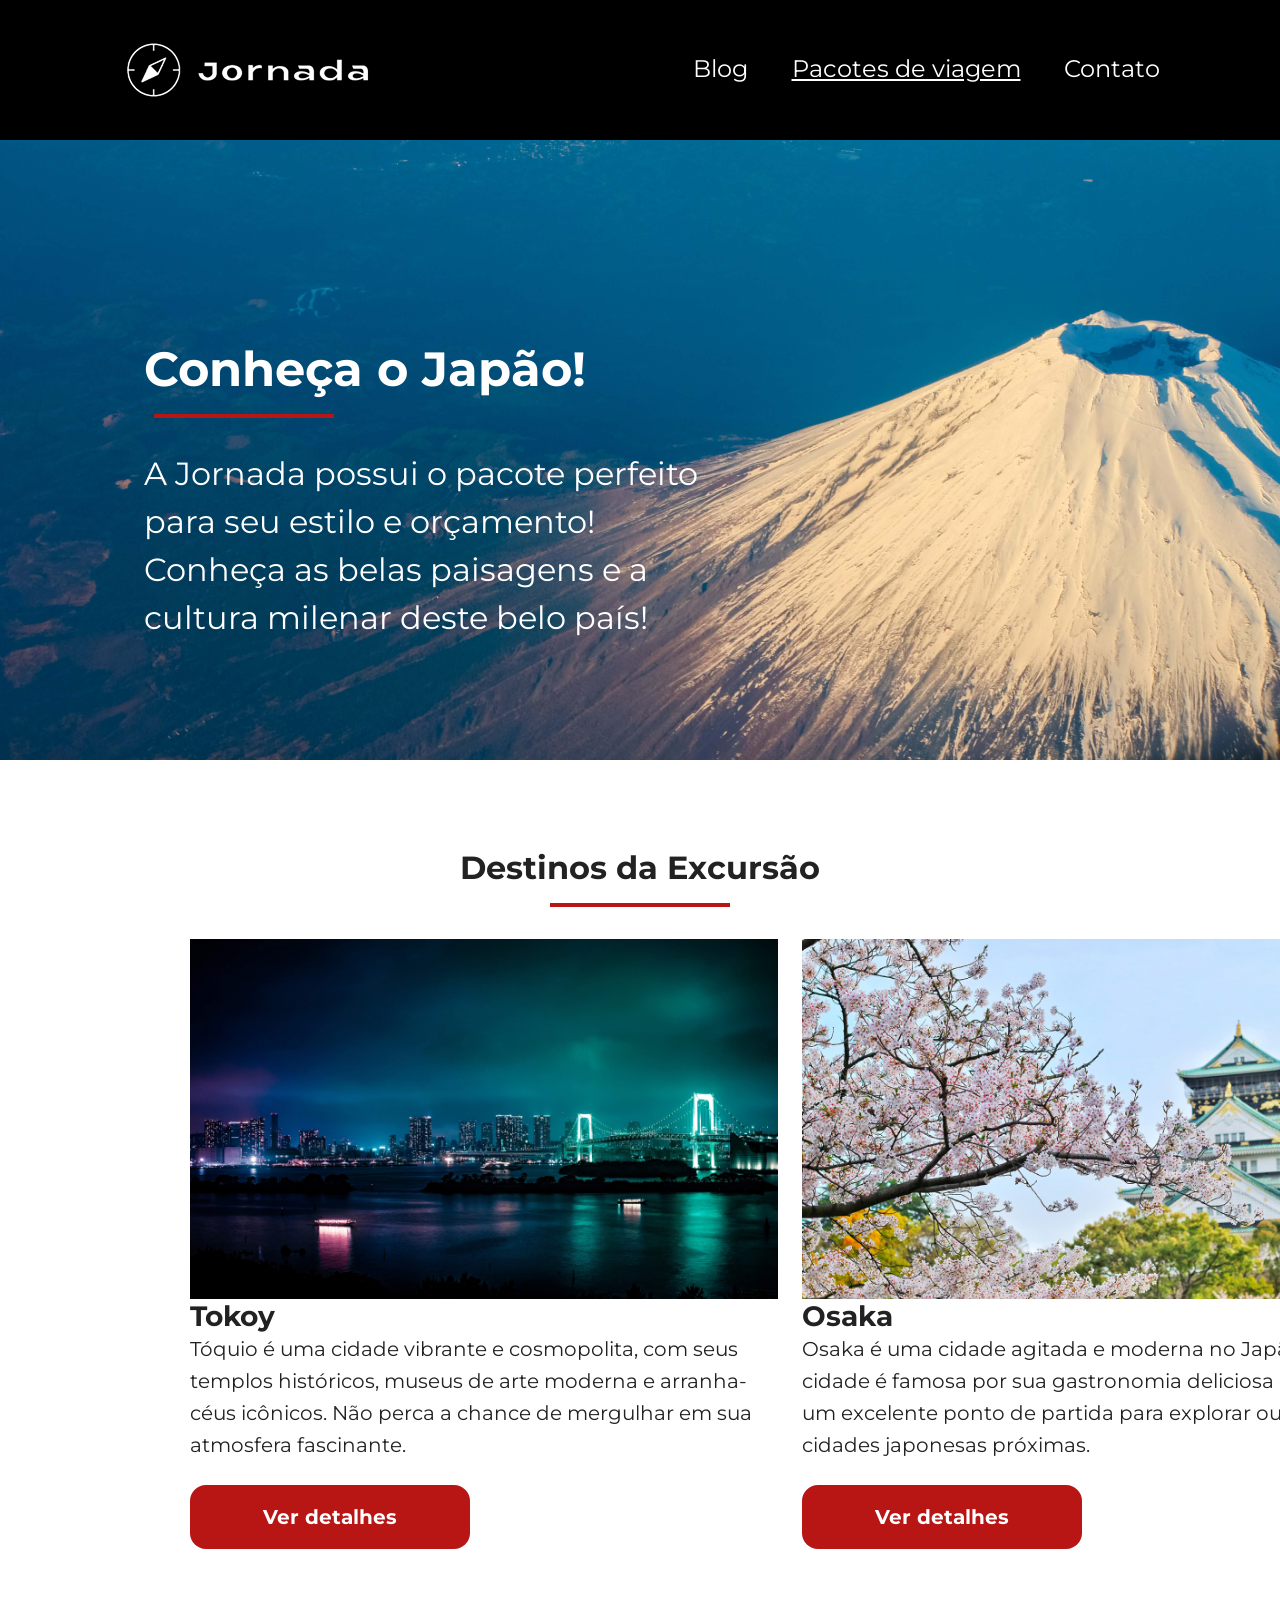
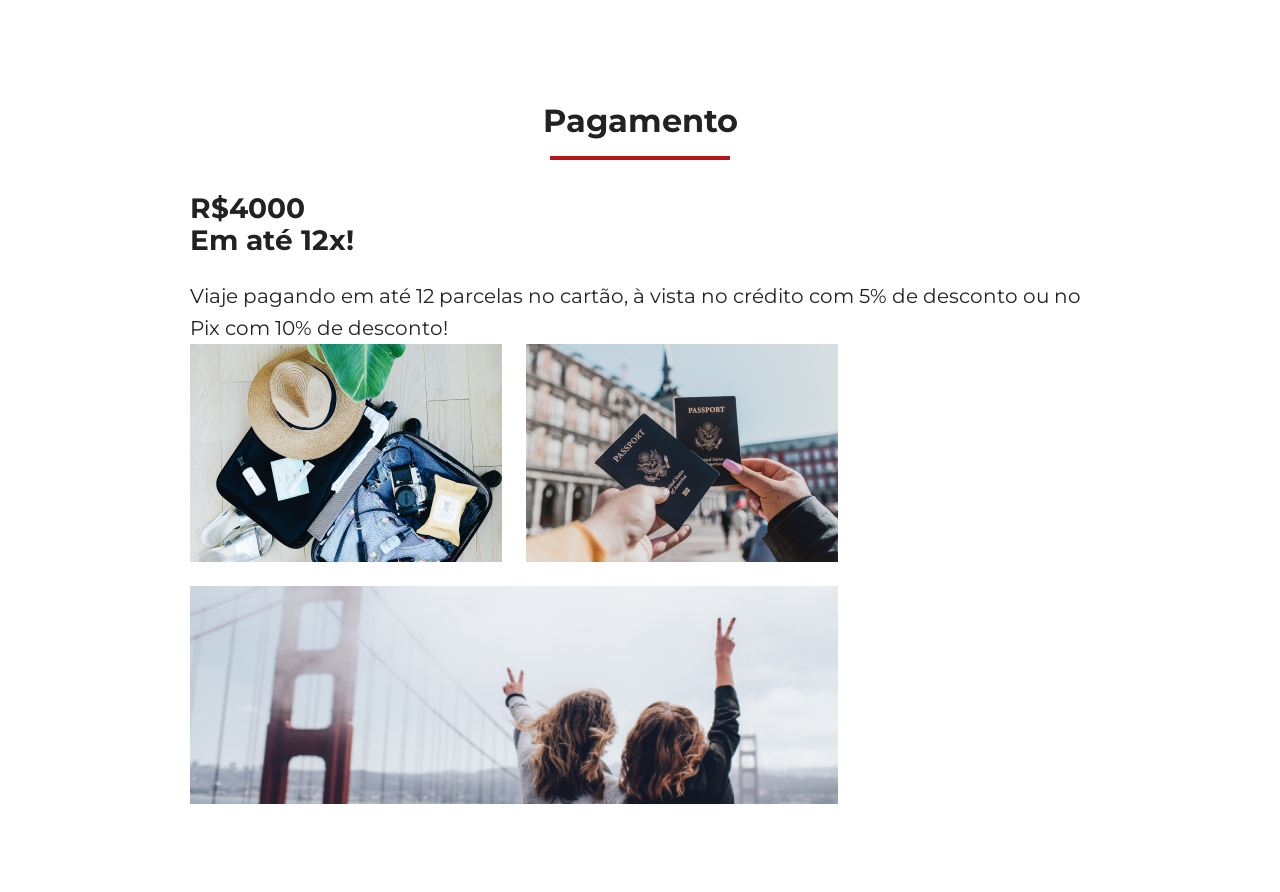
==== pacotes.html @ e190e776 "Adicionar sessao paments pack" ====
<!doctype html>
<html lang="pt-br">
  <head>
    <meta charset="UTF-8" />
    <meta name="viewport" content="width=device-width, initial-scale=1.0" />
    <link rel="icon" href="favico.svg" type="xml/svg" />
    <link rel="stylesheet" href="css/style.css" />
    <title>Pacote | Jornada Viagens</title>  
  <body>
  

      <header class="main-header">
        <a class="logo" href="index.html" title="voltar para a página inicial">
          <img
            class="img-mobile"
            src="img/bussola-jornada-branca.png"
            alt="Bussola do logo Jornada Viagens na cor branco"
          />
          <img
            class="img-desktop"
            src="img/bussola-texto-jornada-branco.png"
            alt="Logo Jornada Viagens na cor branco"
          />
        </a>
        <div class="navigation-menu">
          <label for="menu">
            <img src="img/menu.png" alt="menu" />
          </label>
          <input type="checkbox" name="" id="menu" hidden />
          <nav>
            <ul class="list-link">
              <li>
                <a href="blog.html" target="_blank" title="Acessar Blog">Blog</a>
              </li>
              <li class="select-page">
                <a 
                  href="pacotes.html"
                  target="_blank"
                  title="Acessar Pacotes de viagem"
                  >Pacotes de viagem</a
                >
              </li>
              <li>
                <a href="contato.html" target="_blank" title="Acessar Contato"
                  >Contato</a
                >
              </li>
            </ul>
          </nav>
        </div>
      </header>

  <main>
    <section class="hero">
      <article>
        <div class="hero-img pack"></div>
        <div class="intro">
          <div class="section-title">
          <h2 class="content-title">Conheça o Japão!</h2>
          <hr />
          <p>A Jornada possui o pacote perfeito para seu estilo e orçamento! Conheça as belas paisagens e a  cultura milenar deste belo país!</p>
        </div>
        </div>
      </article>

    </section>

    
    <section class="destinations">
      <div class="section-title">
        <h2 class="content-title">Destinos da Excursão</h2>
        <hr />
      </div>
      <div class="destination-items">
        <article class="item">
          <header>
            <div class="img-item">
              <div class="image-destination-1"></div>
              <h3 class="content-title">Tokoy</h>
                <p class="content-text">
                  Tóquio é uma cidade vibrante e cosmopolita, com seus templos
                  históricos, museus de arte moderna e arranha-céus icônicos.
                  Não perca a chance de mergulhar em sua atmosfera fascinante.
                </p>
                <footer>
                  <a href="#" class="button">Ver detalhes</a>
                </footer>
            </div>
          </header>
        </article>

        <article class="item">
          <header>
            <div class="img-item">
              <div class="image-destination-2"></div>
              <h3 class="content-title">Osaka</h>
                <p class="content-text">
                  Osaka é uma cidade agitada e moderna no Japãos. A cidade é
                  famosa por sua gastronomia deliciosa e por ser um excelente
                  ponto de partida para explorar outras cidades japonesas
                  próximas.
                </p>
                <footer>
                  <a href="#" class="button">Ver detalhes</a>
                </footer>
            </div>
          </header>
        </article>
      </div>
    </section>

        <section class="payments">
      <div class="section-title">
        <h2 class="content-title">Pagamento</h2>
        <hr />
      </div>
      <div class="content-container">
        <div class="content-text">
          <h3 class="content-title">R$4000 <br><span>Em até 12x!</span></h3>
          <p class="content-text">
            Viaje pagando em até 12 parcelas no cartão, à vista no crédito com
            5% de desconto ou no Pix com 10% de desconto!
          </p>
        </div>
        <div class="image-gallery">
          <div class="image-first"></div>
          <div class="image-second"></div>
          <div class="image-thirdy-colaspan-2"></div>
        </div>
      </div>
    </section>


  </main>
  </body>
</html>
---- css/style.css ----
@import url(global.css);
@import url(header.css);
@import url(hero.css);
@import url(offers.css);
@import url(categoria.css);
@import url(destinations.css);
@import url(payments.css);
@import url(testimonials.css);
@import url(footer.css);
@import url(hero-pack.css);
@import url(payments-pack.css);
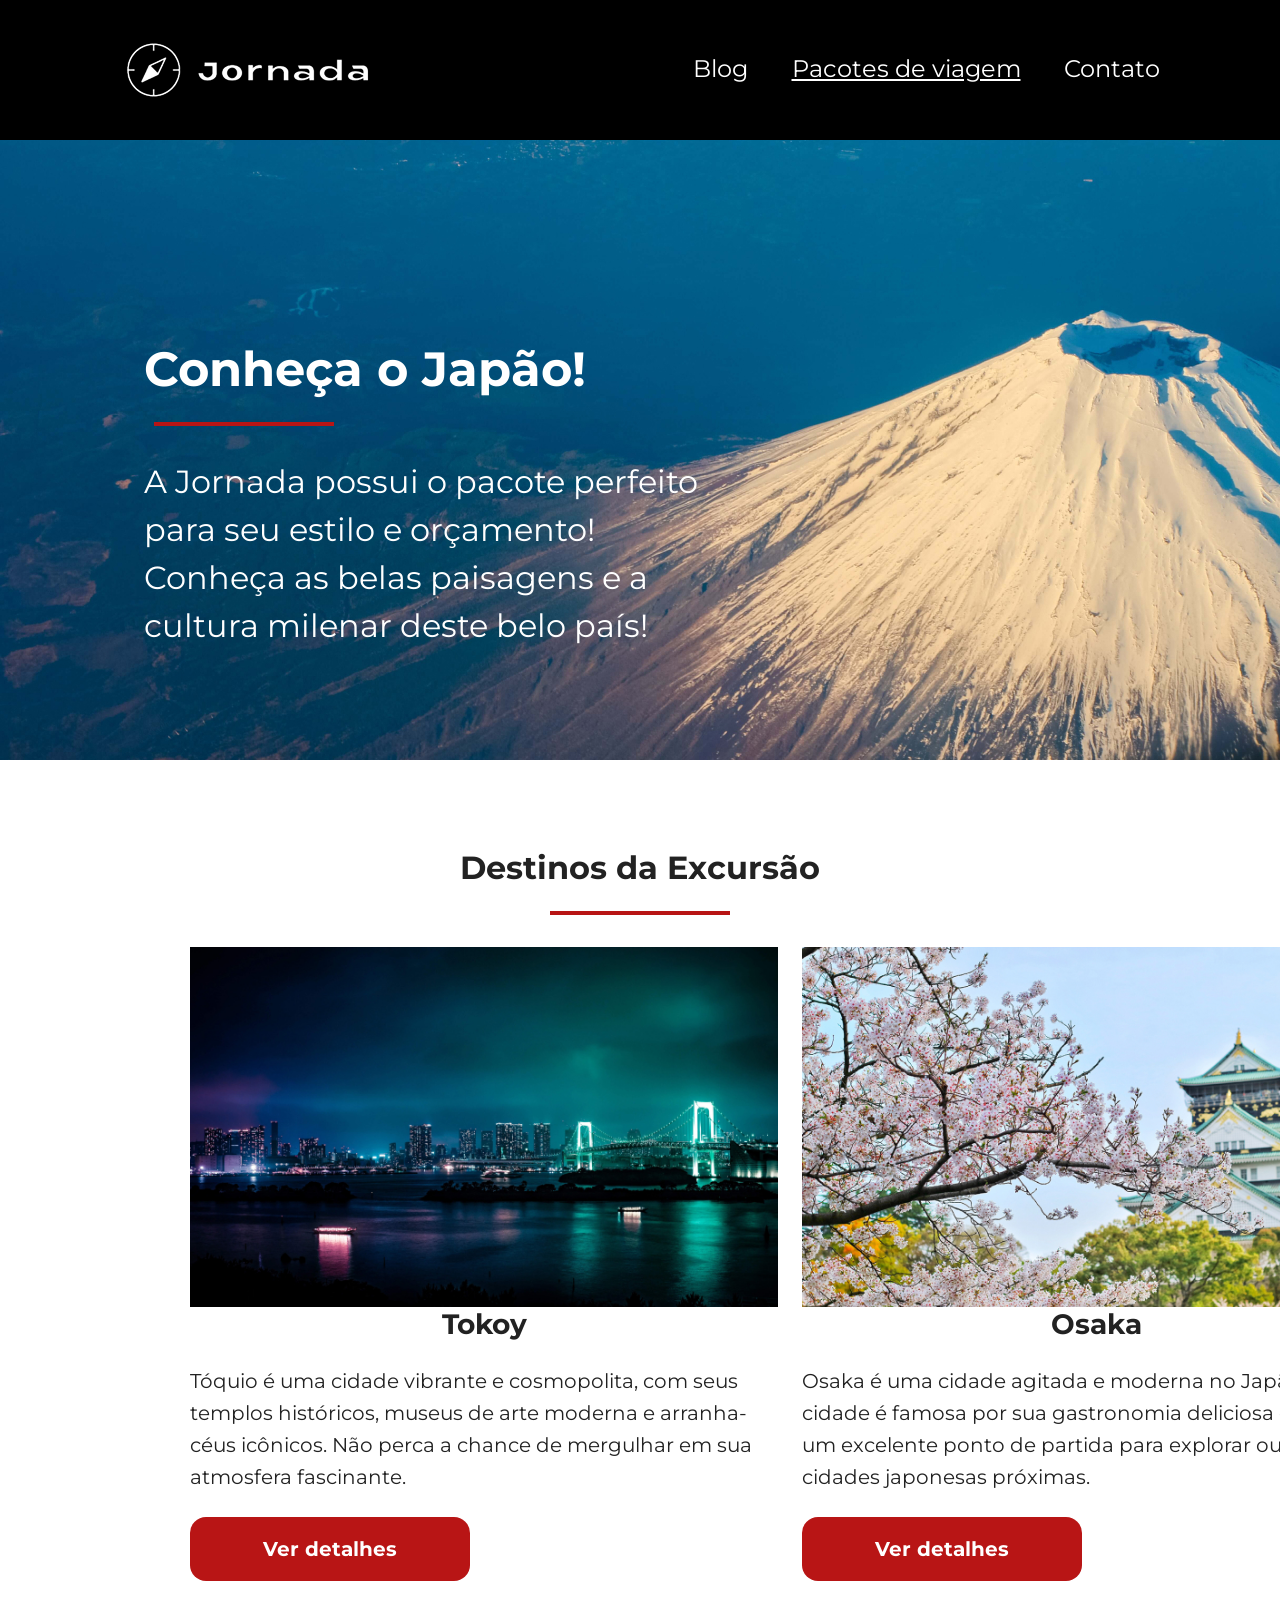
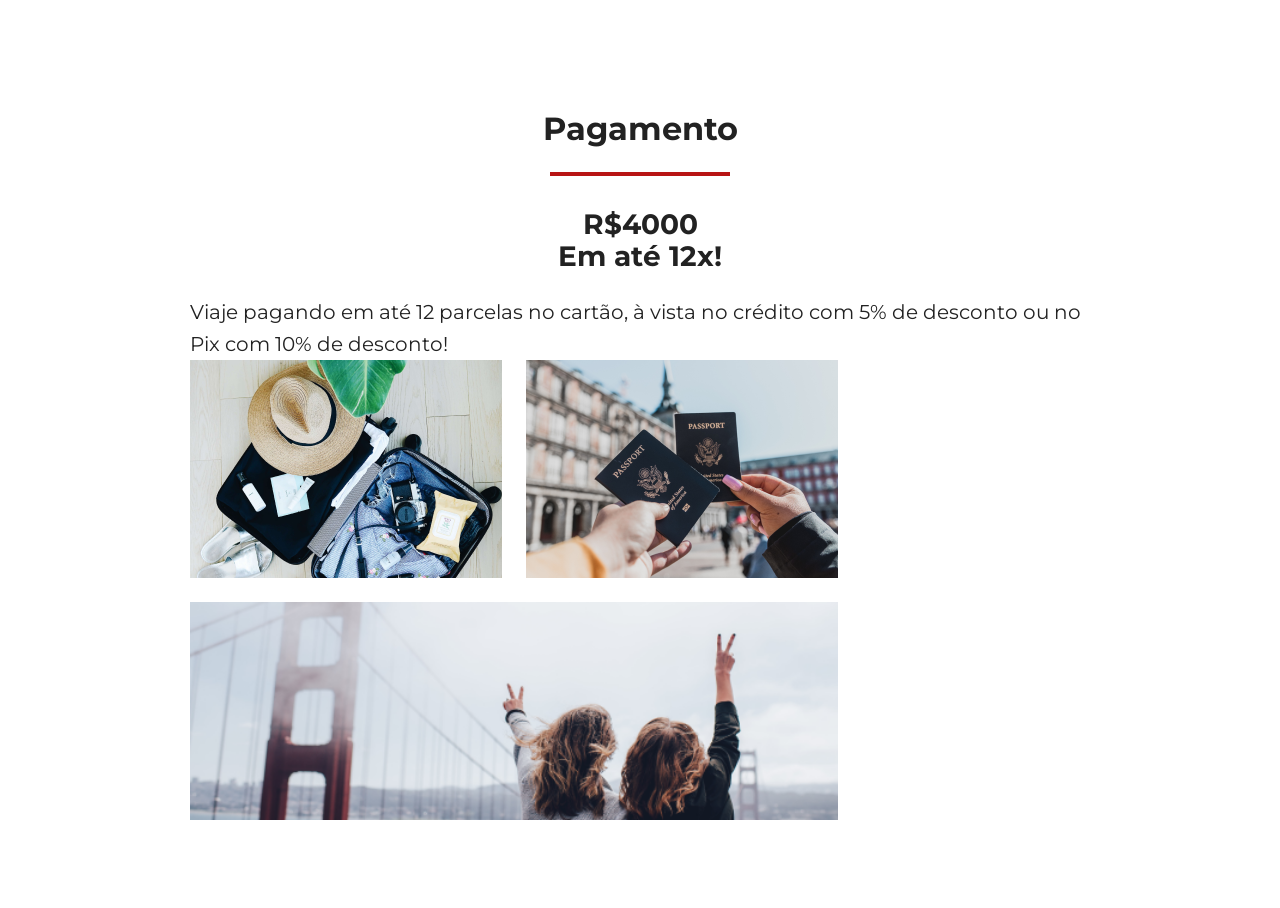
==== commit 0ed9b385: "Adicionando ajusta tamanho de fonte mobile e ajuste de regra global" ====
--- a/pacotes.html
+++ b/pacotes.html
@@ -68,7 +68,7 @@
     
     <section class="destinations">
       <div class="section-title">
-        <h2 class="content-title">Destinos da Excursão</h2>
+        <h2 class="content-title title-pack">Destinos da Excursão</h2>
         <hr />
       </div>
       <div class="destination-items">
@@ -76,7 +76,7 @@
           <header>
             <div class="img-item">
               <div class="image-destination-1"></div>
-              <h3 class="content-title">Tokoy</h>
+              <h3 class="content-title">Tokoy</h3>
                 <p class="content-text">
                   Tóquio é uma cidade vibrante e cosmopolita, com seus templos
                   históricos, museus de arte moderna e arranha-céus icônicos.
@@ -93,7 +93,7 @@
           <header>
             <div class="img-item">
               <div class="image-destination-2"></div>
-              <h3 class="content-title">Osaka</h>
+              <h3 class="content-title">Osaka</h3>
                 <p class="content-text">
                   Osaka é uma cidade agitada e moderna no Japãos. A cidade é
                   famosa por sua gastronomia deliciosa e por ser um excelente
@@ -109,9 +109,9 @@
       </div>
     </section>
 
-        <section class="payments">
+    <section class="payments">
       <div class="section-title">
-        <h2 class="content-title">Pagamento</h2>
+        <h2 class="content-title title-pack">Pagamento</h2>
         <hr />
       </div>
       <div class="content-container">
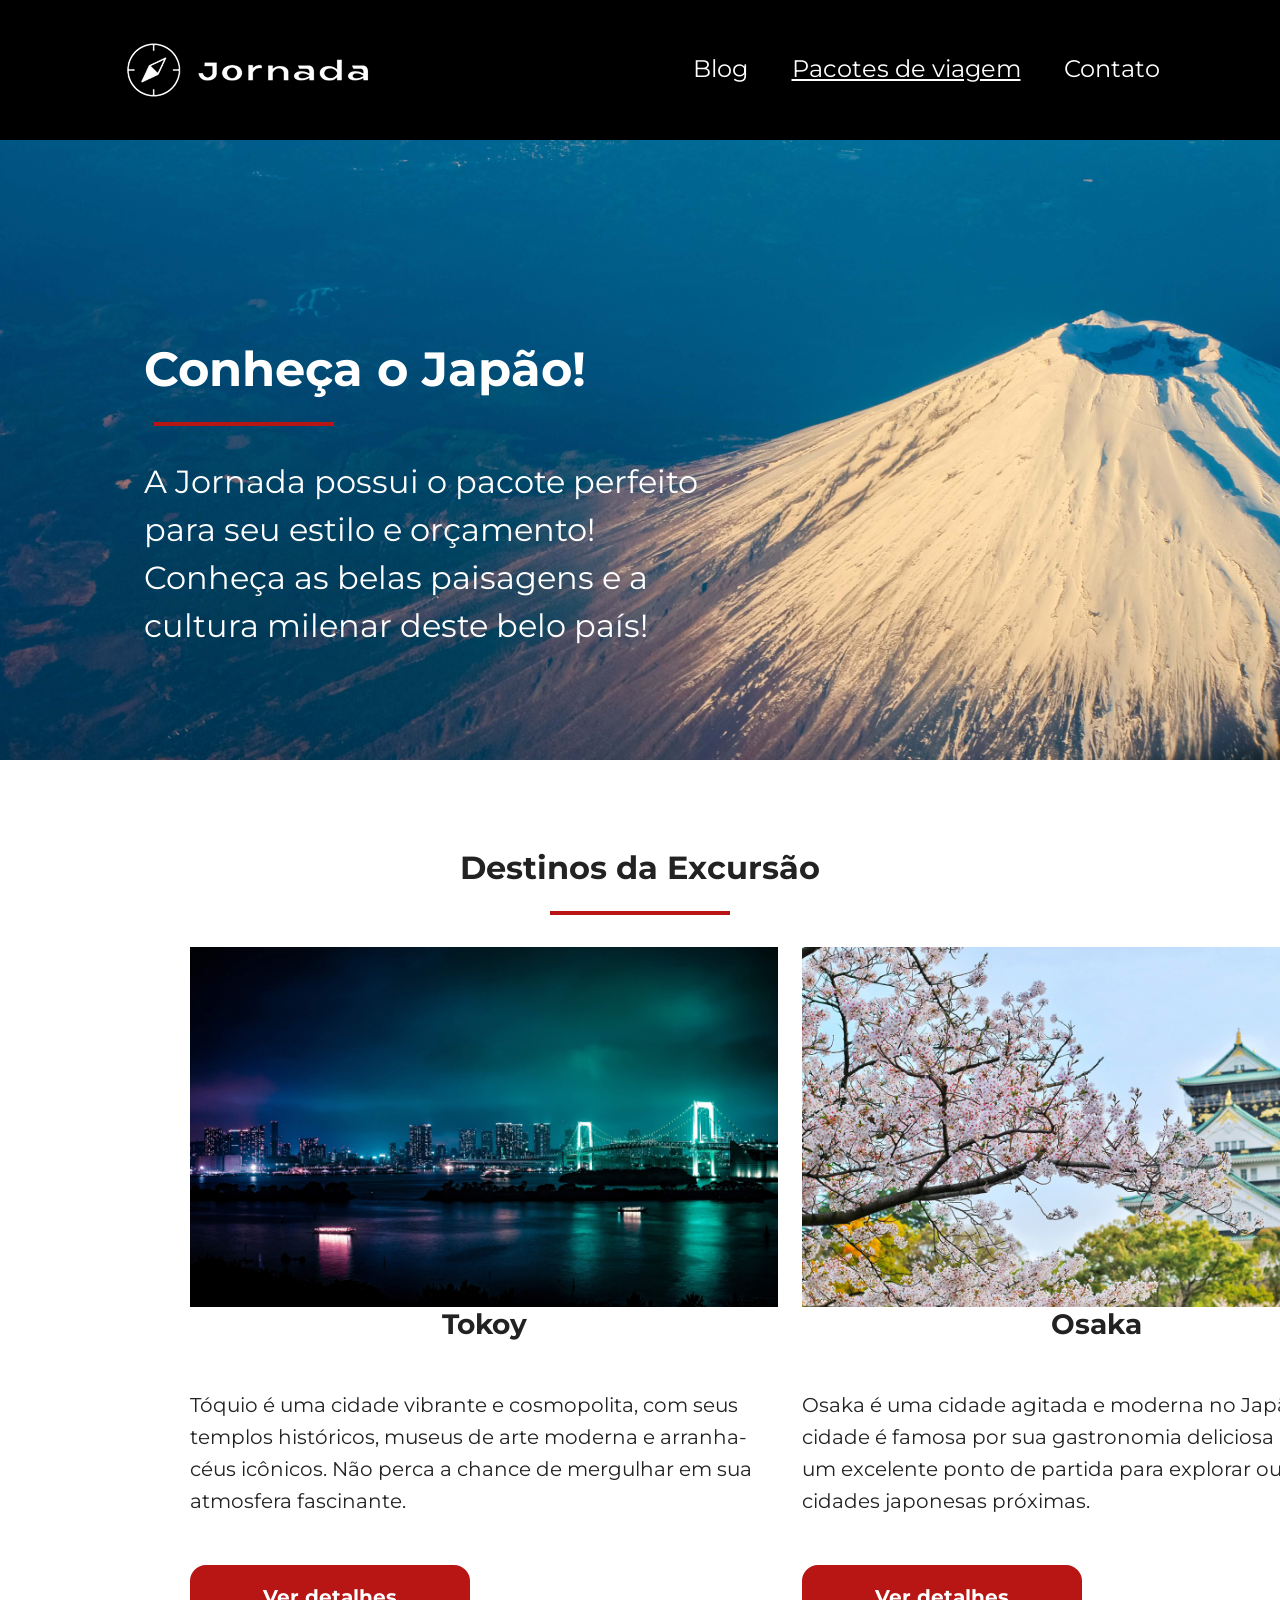
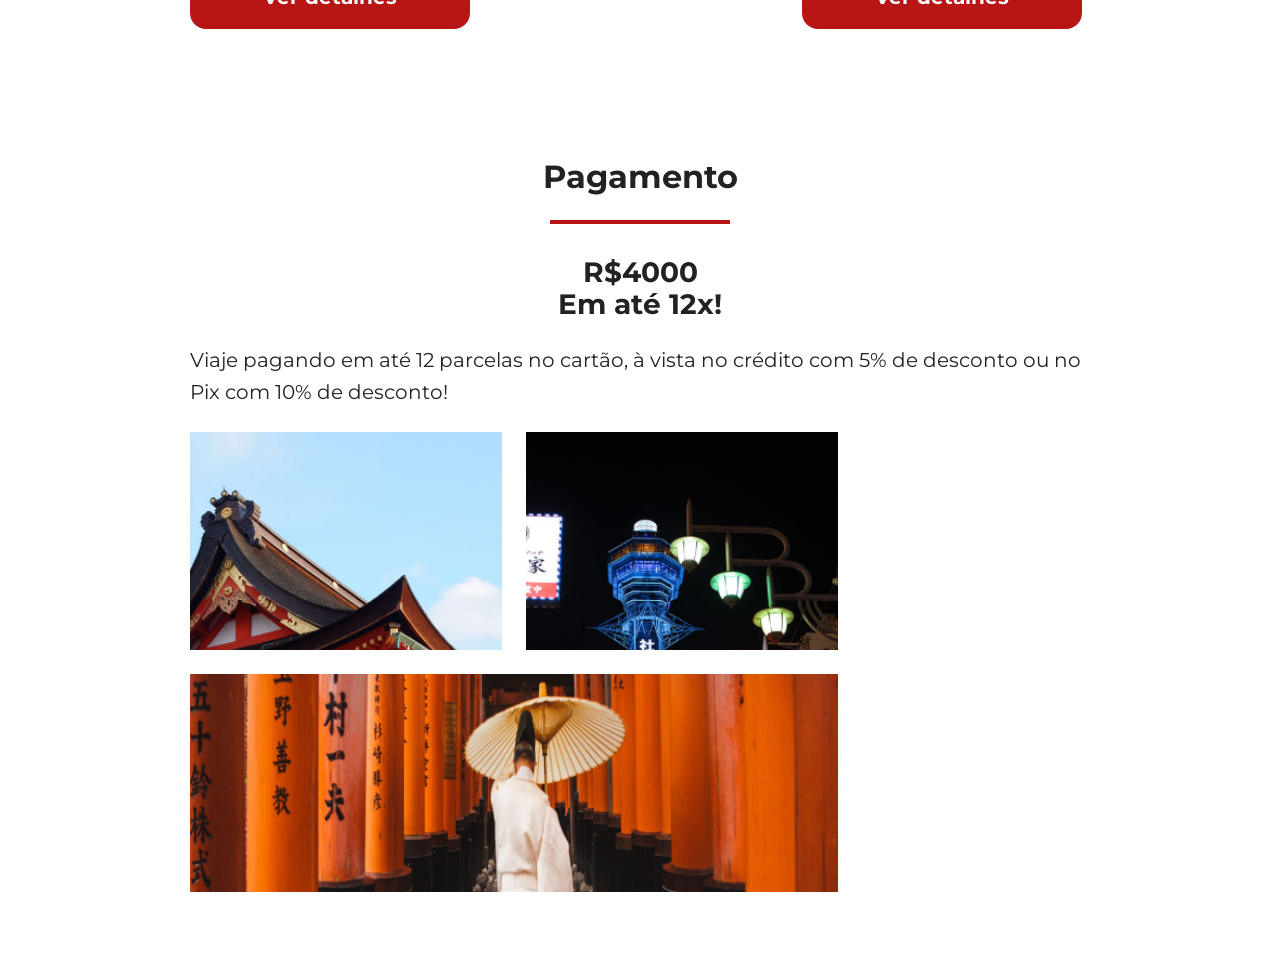
==== commit 8a0e0016: "Finalizando versao mobile payments pacotes" ====
--- a/pacotes.html
+++ b/pacotes.html
@@ -121,12 +121,15 @@
             Viaje pagando em até 12 parcelas no cartão, à vista no crédito com
             5% de desconto ou no Pix com 10% de desconto!
           </p>
+          <footer>
+            <a href="#" class="button">Ver detalhes</a>
+          </footer>
         </div>
         <div class="image-gallery">
-          <div class="image-first"></div>
-          <div class="image-second"></div>
-          <div class="image-thirdy-colaspan-2"></div>
-        </div>
+          <div class="image-first-pack"></div>
+          <div class="image-second-pack"></div>
+          <div class="image-thirdy-colaspan-2-pack"></div>
+        </div>        
       </div>
     </section>
 
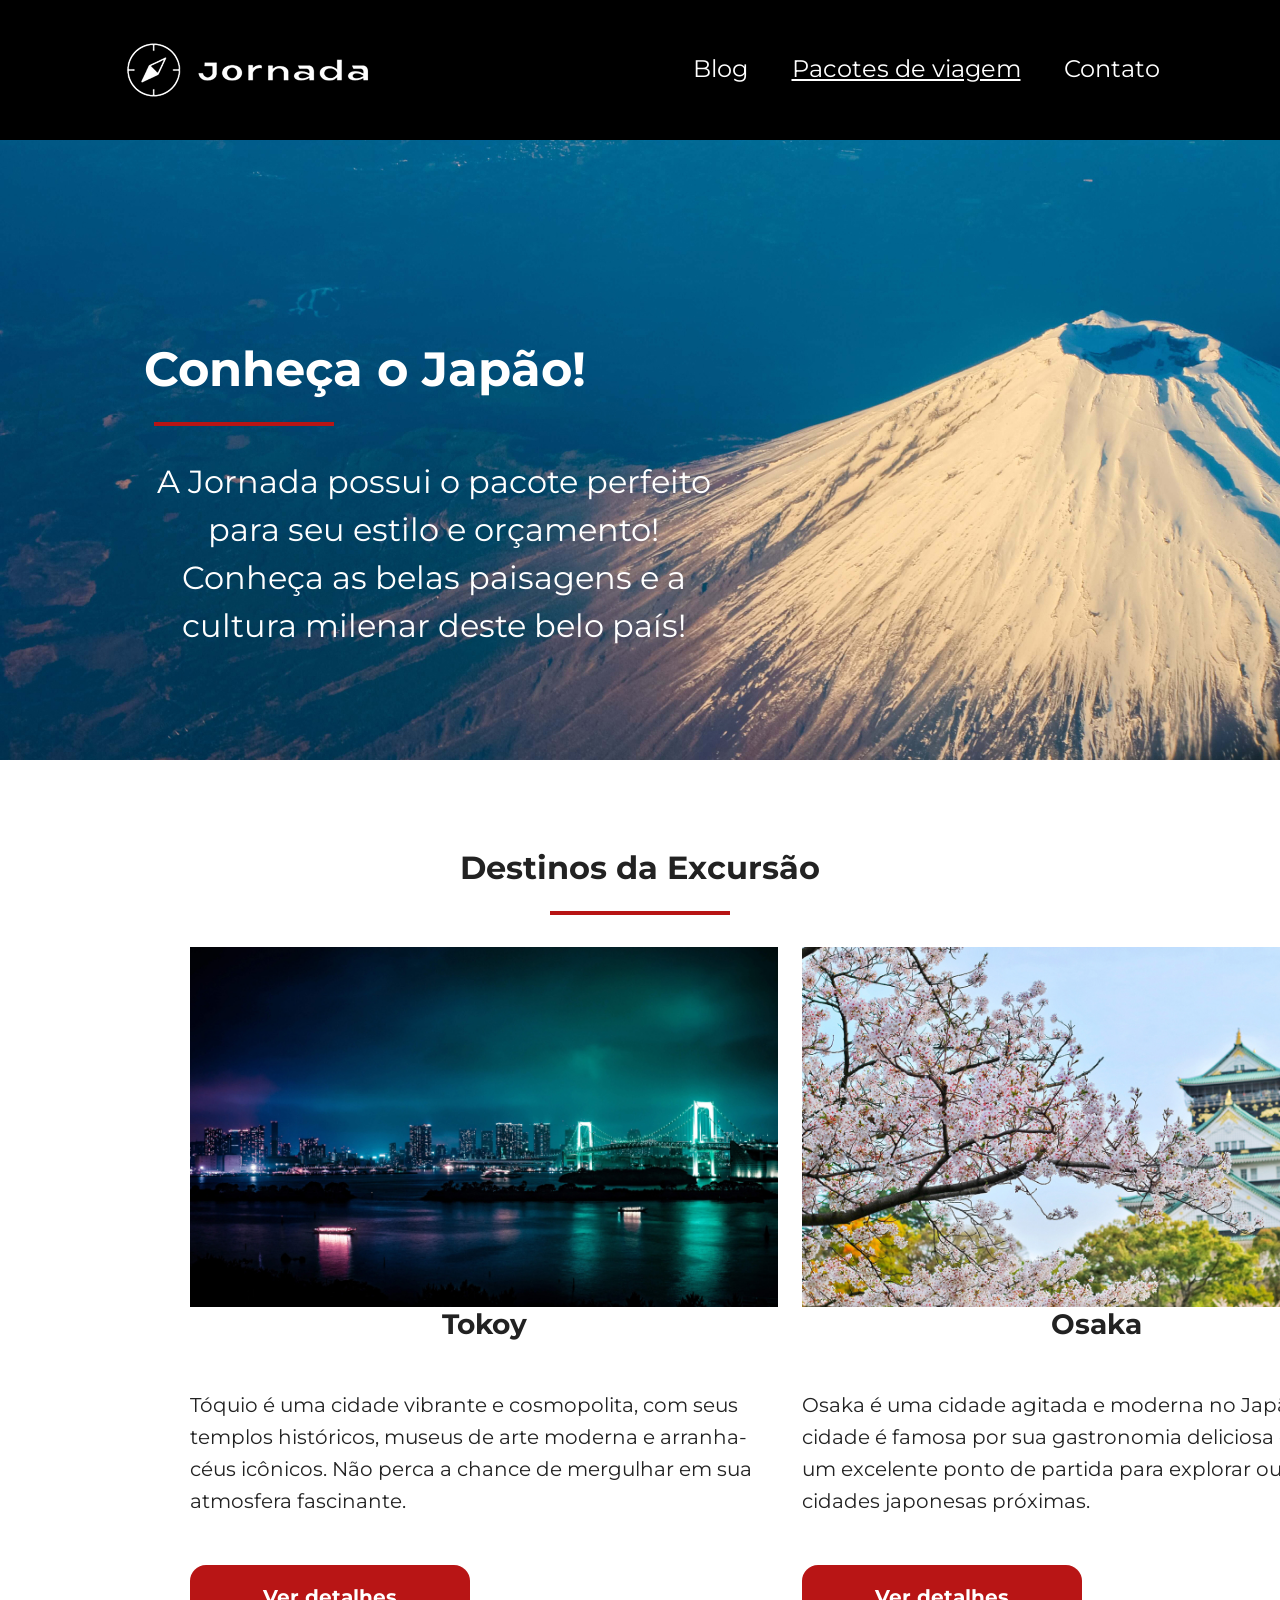
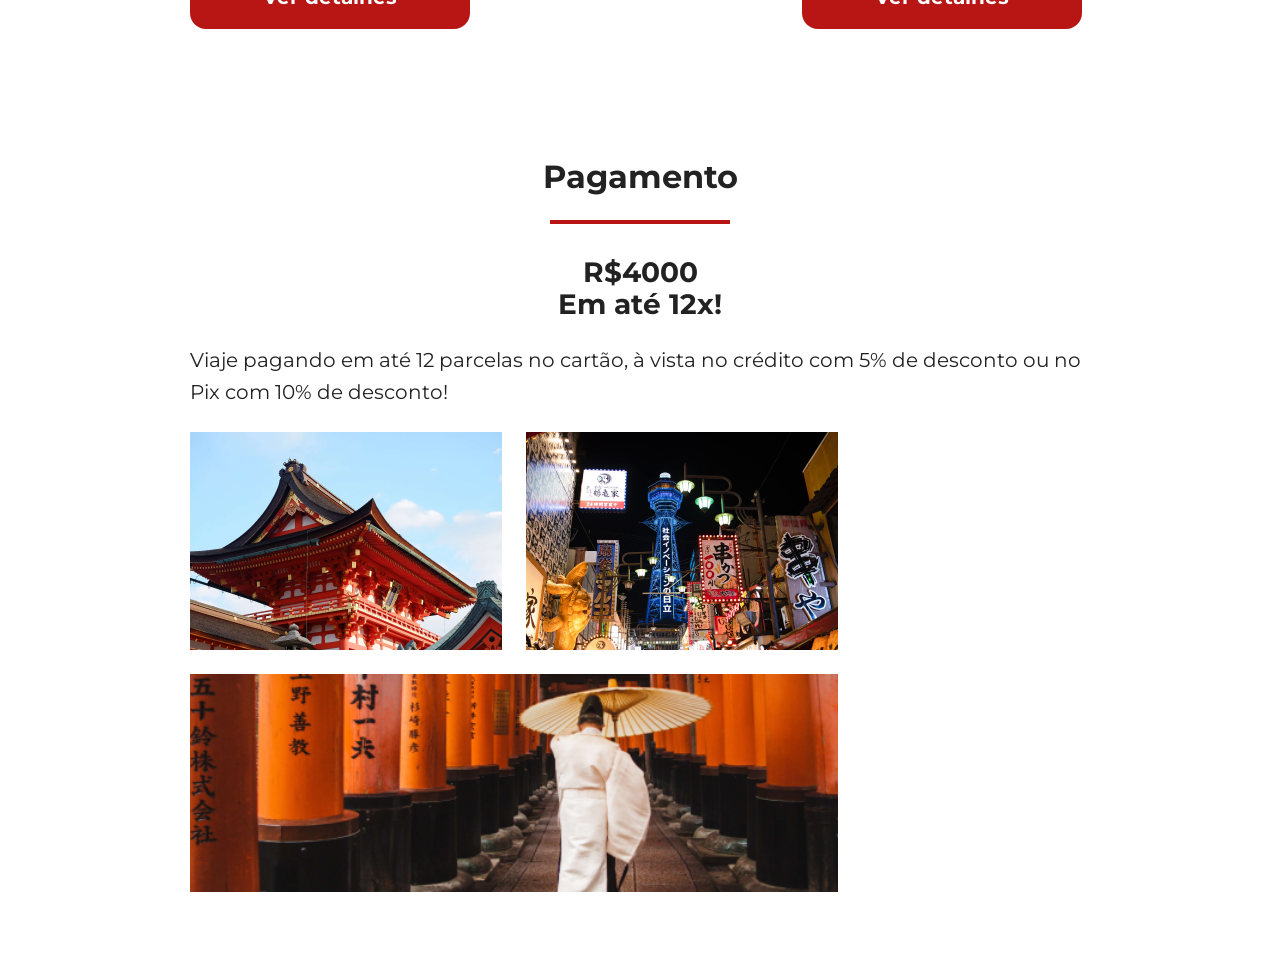
==== commit e7532d1e: "Finalizando a sessao pagamentos pack" ====
--- a/pacotes.html
+++ b/pacotes.html
@@ -133,7 +133,6 @@
       </div>
     </section>
 
-
   </main>
   </body>
 </html>
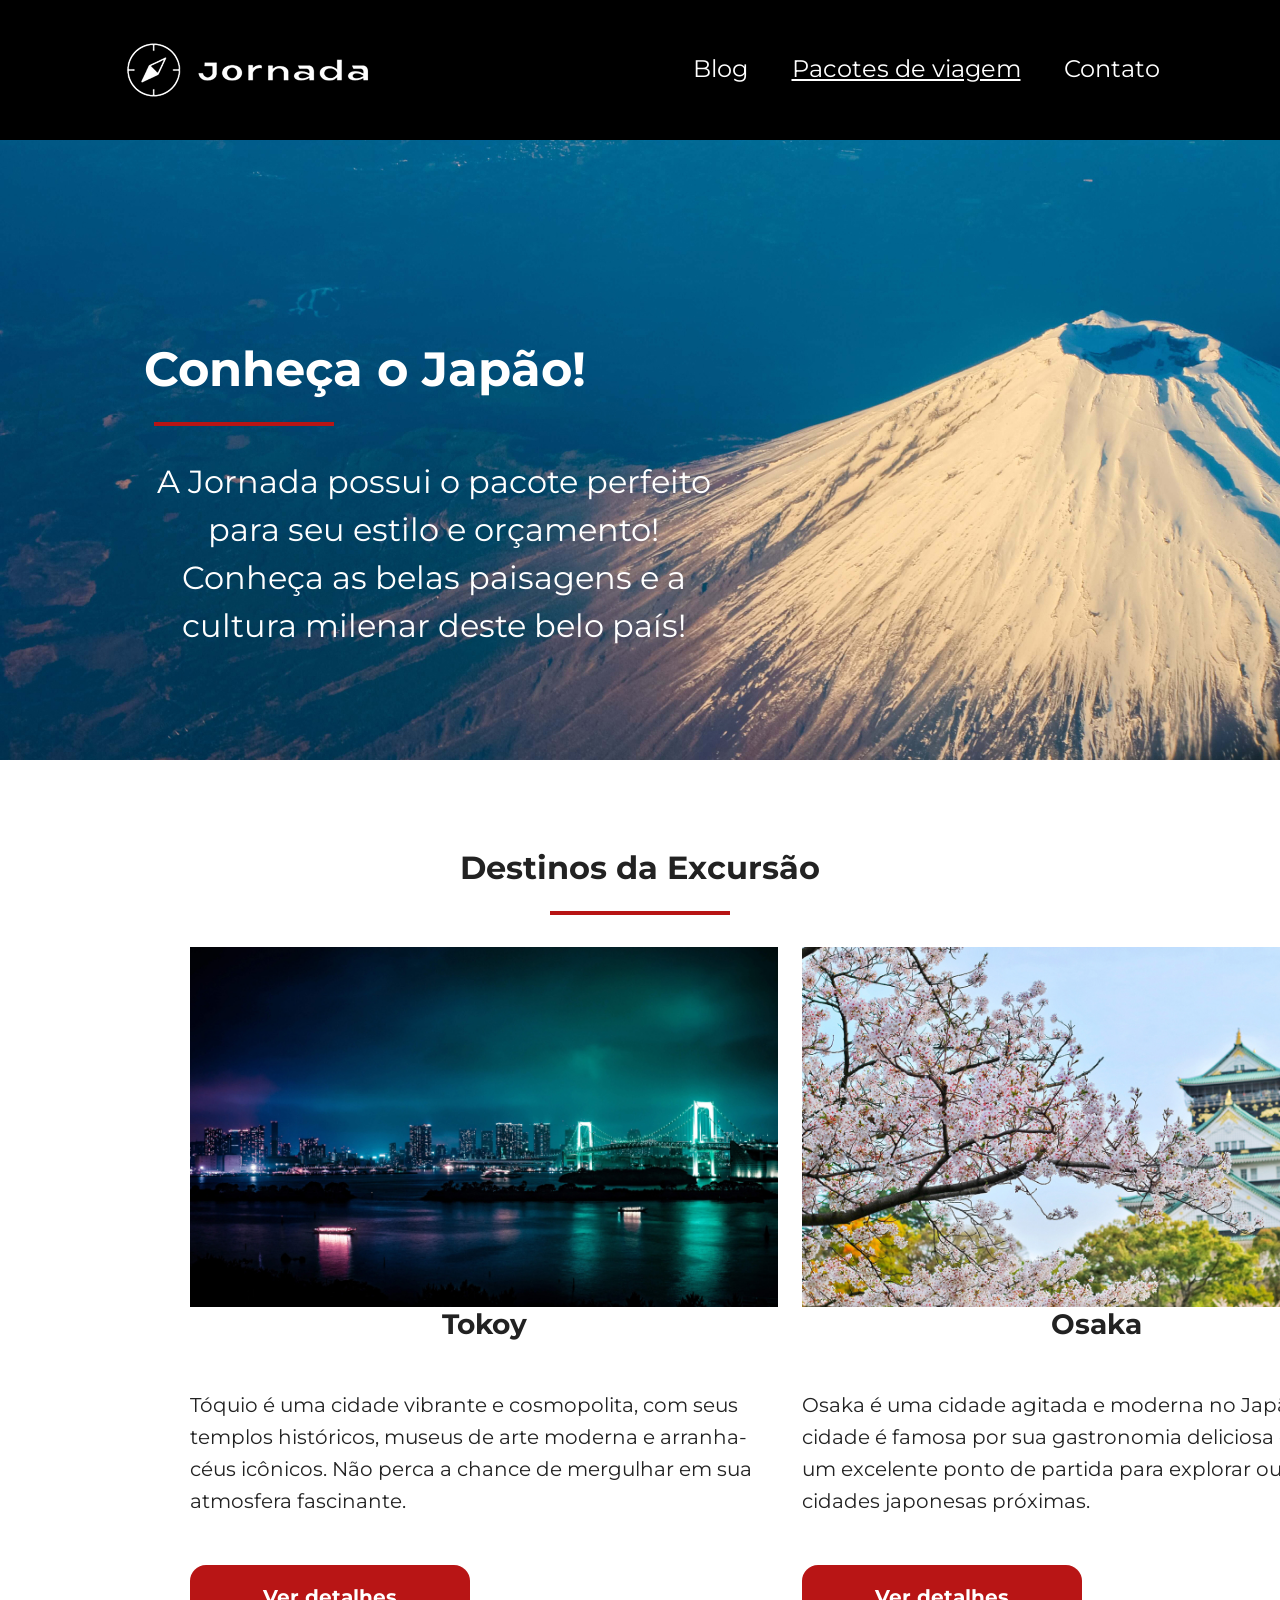
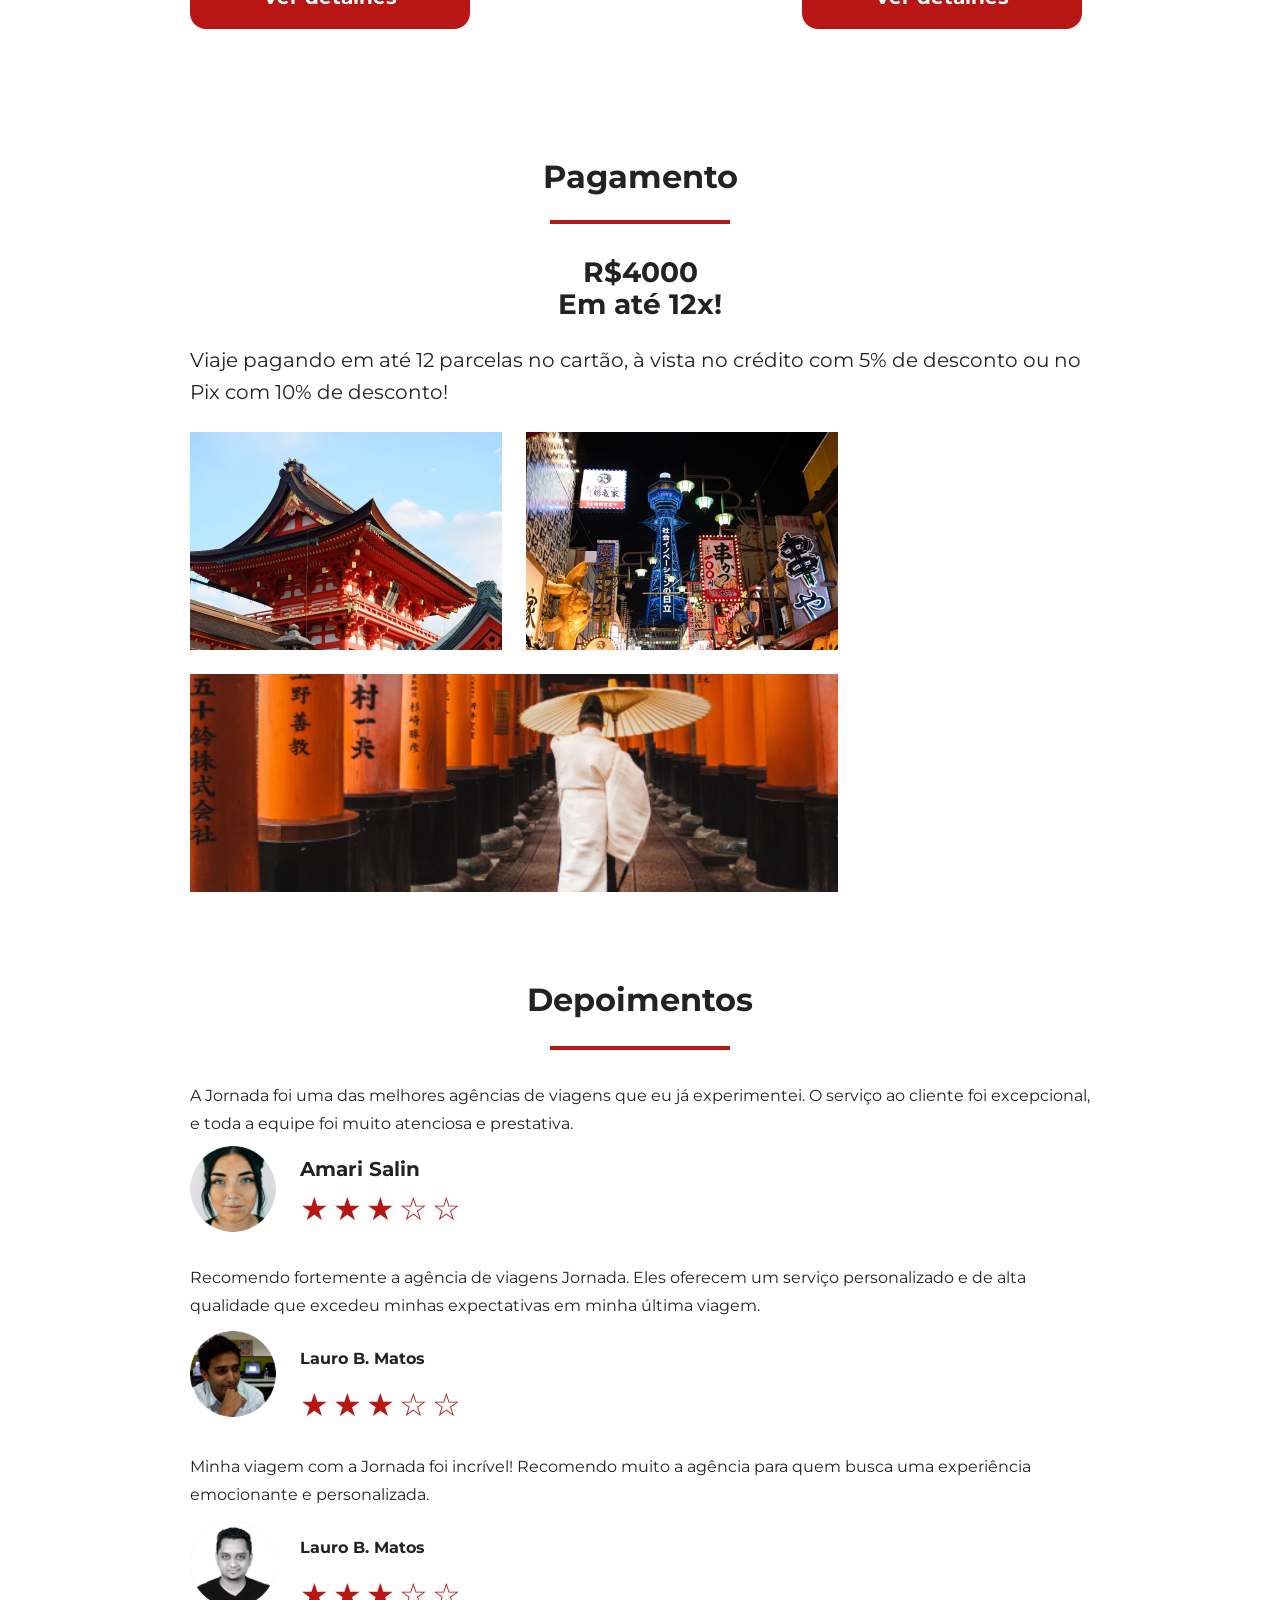
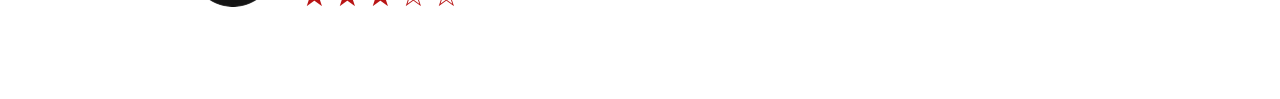
==== commit 1447c373: "Adicionando e finalizando a sessao de testeminial pack retilizando css" ====
--- a/pacotes.html
+++ b/pacotes.html
@@ -133,6 +133,80 @@
       </div>
     </section>
 
+    <section class="testimonial">
+      <div class="section-title">
+        <h2>Depoimentos</h2>
+        <hr />
+      </div>
+      <div class="testimonial-container">
+        <article>
+          <header>
+            <p>
+              A Jornada foi uma das melhores agências de viagens que eu já
+              experimentei. O serviço ao cliente foi excepcional, e toda a
+              equipe foi muito atenciosa e prestativa.
+            </p>
+          </header>
+          <footer>
+            <img src="/img/testemun-talita.png" alt="imagem de perfil da cliente Talita Villas Boas" />
+            <div class="profile-content">
+              <h3>Amari Salin</h3>
+              <div class="rating">
+                <span class="star">★</span>
+                <span class="star">★</span>
+                <span class="star">★</span>
+                <span class="star">☆</span>
+                <span class="star">☆</span>
+              </div>
+            </div>
+          </footer>
+        </article>
+        <article>
+          <header>
+            <p>
+              Recomendo fortemente a agência de viagens Jornada. Eles oferecem
+              um serviço personalizado e de alta qualidade que excedeu minhas
+              expectativas em minha última viagem.
+            </p>
+          </header>
+          <footer>
+            <img src="/img/testemun-amari.png" alt="imagem de perfil da cliente Amari Salin" />
+            <div class="profile-content">
+              <h4>Lauro B. Matos</h4>
+              <div class="rating">
+                <span class="star">★</span>
+                <span class="star">★</span>
+                <span class="star">★</span>
+                <span class="star">☆</span>
+                <span class="star">☆</span>
+              </div>
+            </div>
+          </footer>
+        </article>
+        <article>
+          <header>
+            <p>
+              Minha viagem com a Jornada foi incrível! Recomendo muito a agência
+              para quem busca uma experiência emocionante e personalizada.
+            </p>
+          </header>
+          <footer>
+            <img src="/img/testemun-lauro.png" alt="imagem de perfil da cliente Lauro B. Matos" />
+            <div class="profile-content">
+              <h4>Lauro B. Matos</h4>
+              <div class="rating">
+                <span class="star">★</span>
+                <span class="star">★</span>
+                <span class="star">★</span>
+                <span class="star">☆</span>
+                <span class="star">☆</span>
+              </div>
+            </div>
+          </footer>
+        </article>
+      </div>
+    </section>
+    
   </main>
   </body>
 </html>
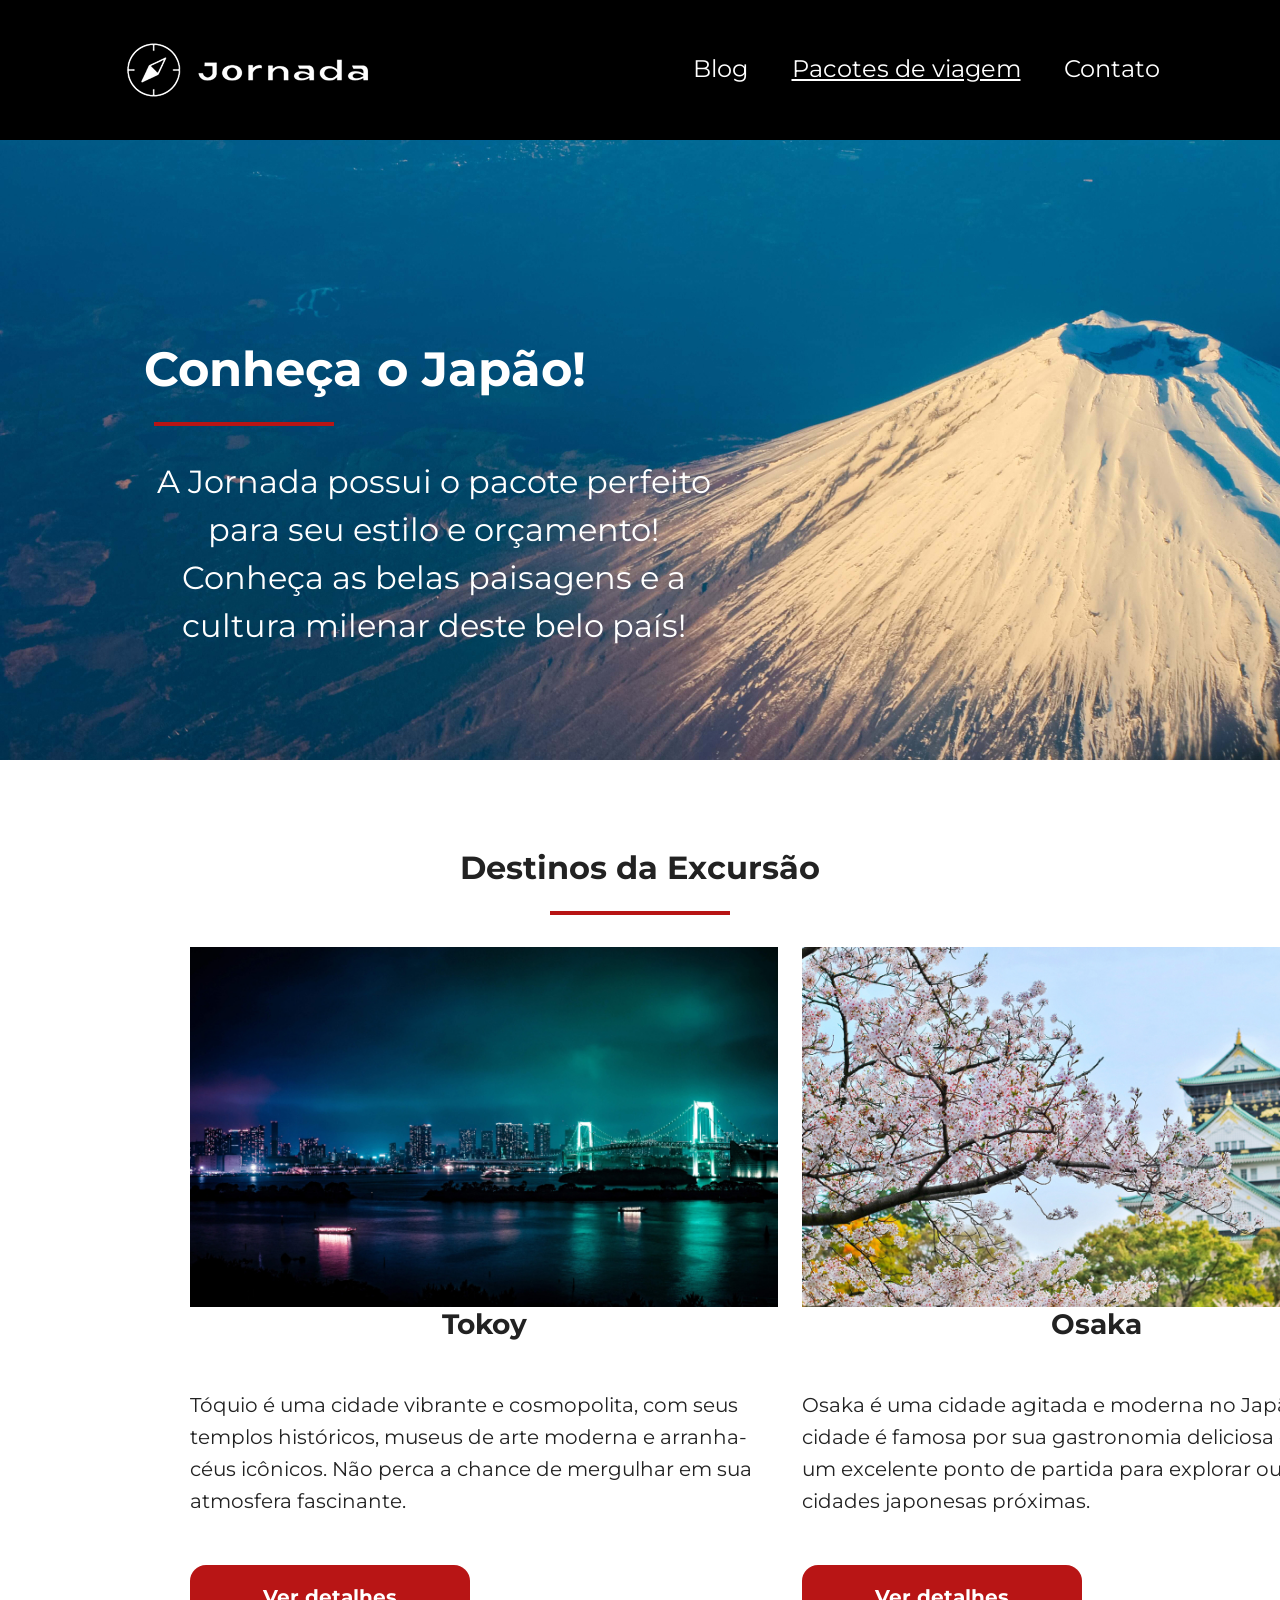
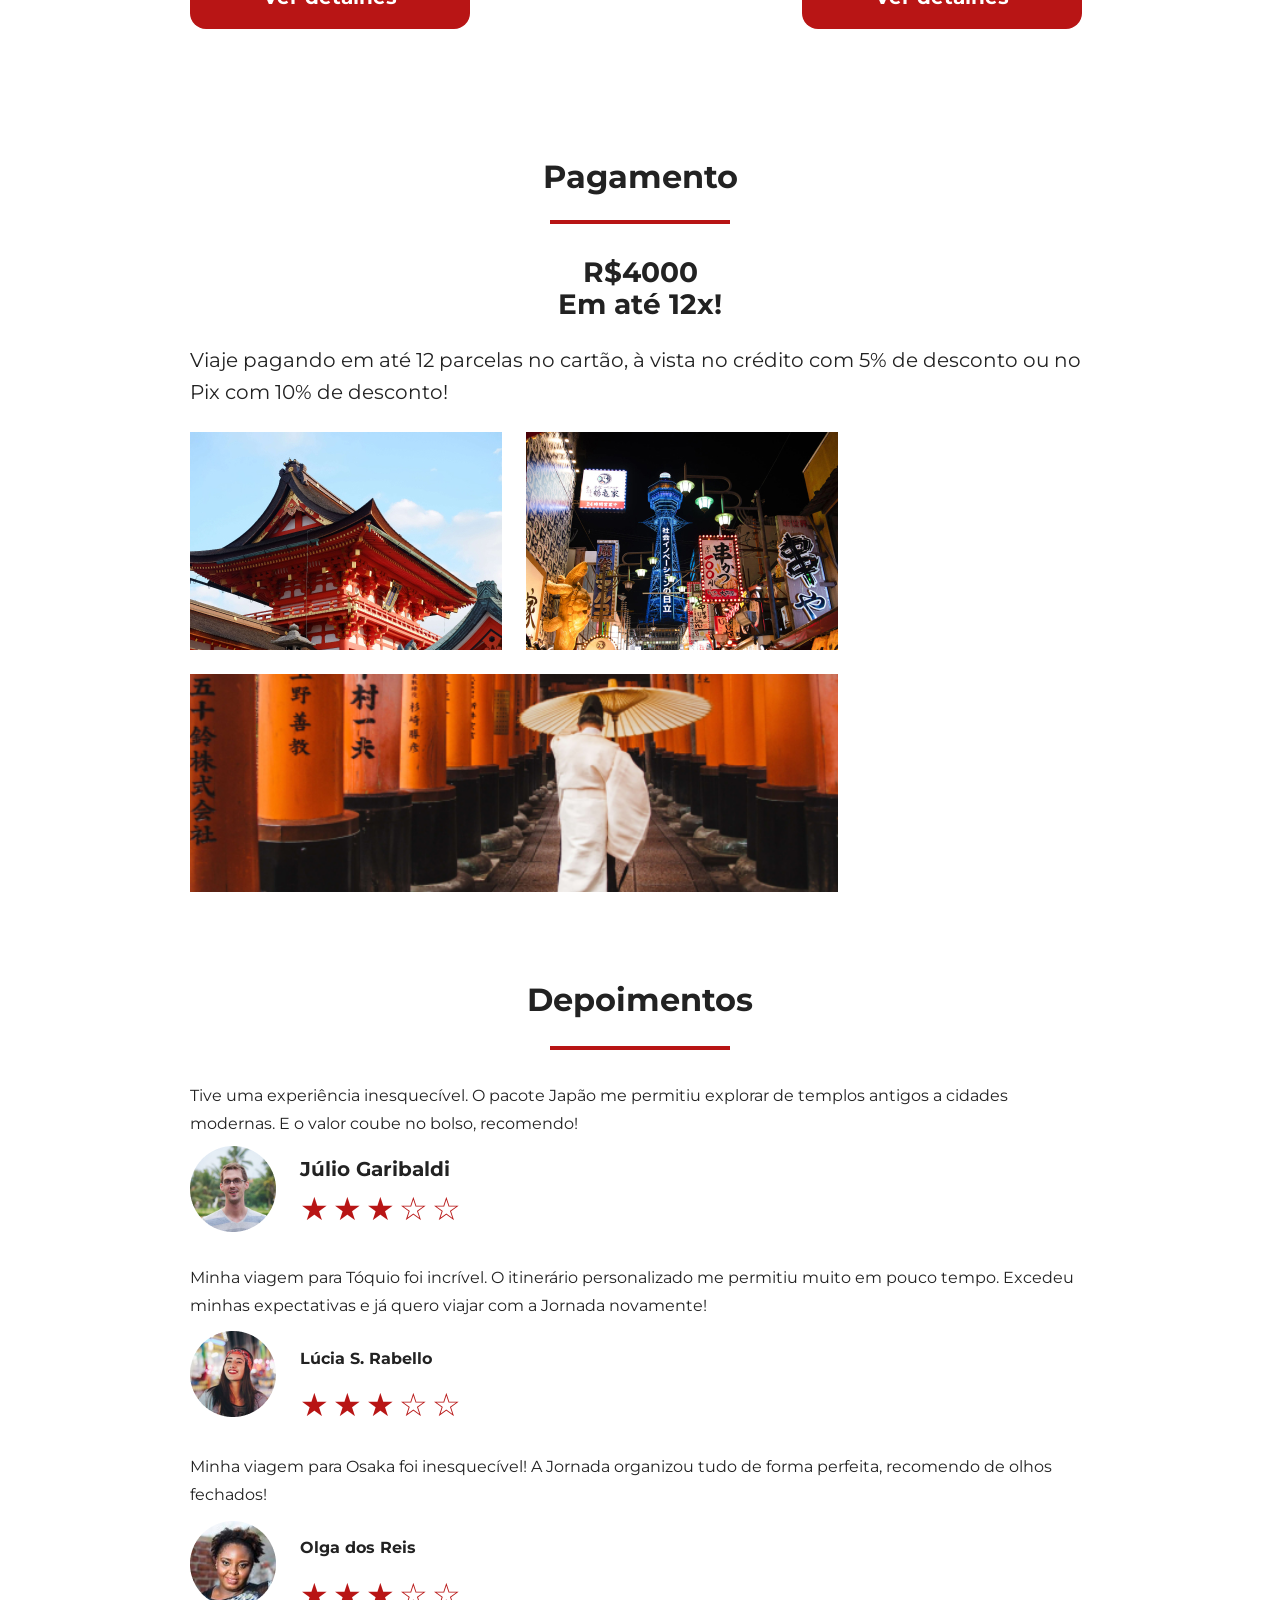
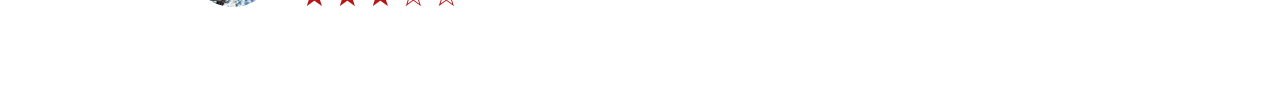
==== commit 14c67129: "Adicionando icones imges ao testemonial finalizando sessao" ====
--- a/pacotes.html
+++ b/pacotes.html
@@ -142,15 +142,13 @@
         <article>
           <header>
             <p>
-              A Jornada foi uma das melhores agências de viagens que eu já
-              experimentei. O serviço ao cliente foi excepcional, e toda a
-              equipe foi muito atenciosa e prestativa.
+              Tive uma experiência inesquecível. O pacote Japão me permitiu explorar  de templos antigos a cidades modernas. E o valor coube no bolso, recomendo!
             </p>
           </header>
           <footer>
-            <img src="/img/testemun-talita.png" alt="imagem de perfil da cliente Talita Villas Boas" />
+            <img src="/img/testemun-julio.png" alt="imagem de perfil da cliente Júlio Garibaldi" />
             <div class="profile-content">
-              <h3>Amari Salin</h3>
+              <h3>Júlio Garibaldi</h3>
               <div class="rating">
                 <span class="star">★</span>
                 <span class="star">★</span>
@@ -164,15 +162,13 @@
         <article>
           <header>
             <p>
-              Recomendo fortemente a agência de viagens Jornada. Eles oferecem
-              um serviço personalizado e de alta qualidade que excedeu minhas
-              expectativas em minha última viagem.
+              Minha viagem para Tóquio foi incrível. O itinerário personalizado me permitiu muito em pouco tempo. Excedeu minhas expectativas e já quero viajar com a Jornada novamente!
             </p>
           </header>
           <footer>
-            <img src="/img/testemun-amari.png" alt="imagem de perfil da cliente Amari Salin" />
+            <img src="/img/testemun-lucia.png" alt="imagem de perfil da cliente Lúcia S. Rabello" />
             <div class="profile-content">
-              <h4>Lauro B. Matos</h4>
+              <h4>Lúcia S. Rabello</h4>
               <div class="rating">
                 <span class="star">★</span>
                 <span class="star">★</span>
@@ -186,14 +182,13 @@
         <article>
           <header>
             <p>
-              Minha viagem com a Jornada foi incrível! Recomendo muito a agência
-              para quem busca uma experiência emocionante e personalizada.
+              Minha viagem para Osaka foi inesquecível! A Jornada organizou tudo de forma perfeita, recomendo de olhos fechados!
             </p>
           </header>
           <footer>
-            <img src="/img/testemun-lauro.png" alt="imagem de perfil da cliente Lauro B. Matos" />
+            <img src="/img/testemun-olga.png" alt="imagem de perfil da cliente Olga dos Reis" />
             <div class="profile-content">
-              <h4>Lauro B. Matos</h4>
+              <h4>Olga dos Reis</h4>
               <div class="rating">
                 <span class="star">★</span>
                 <span class="star">★</span>
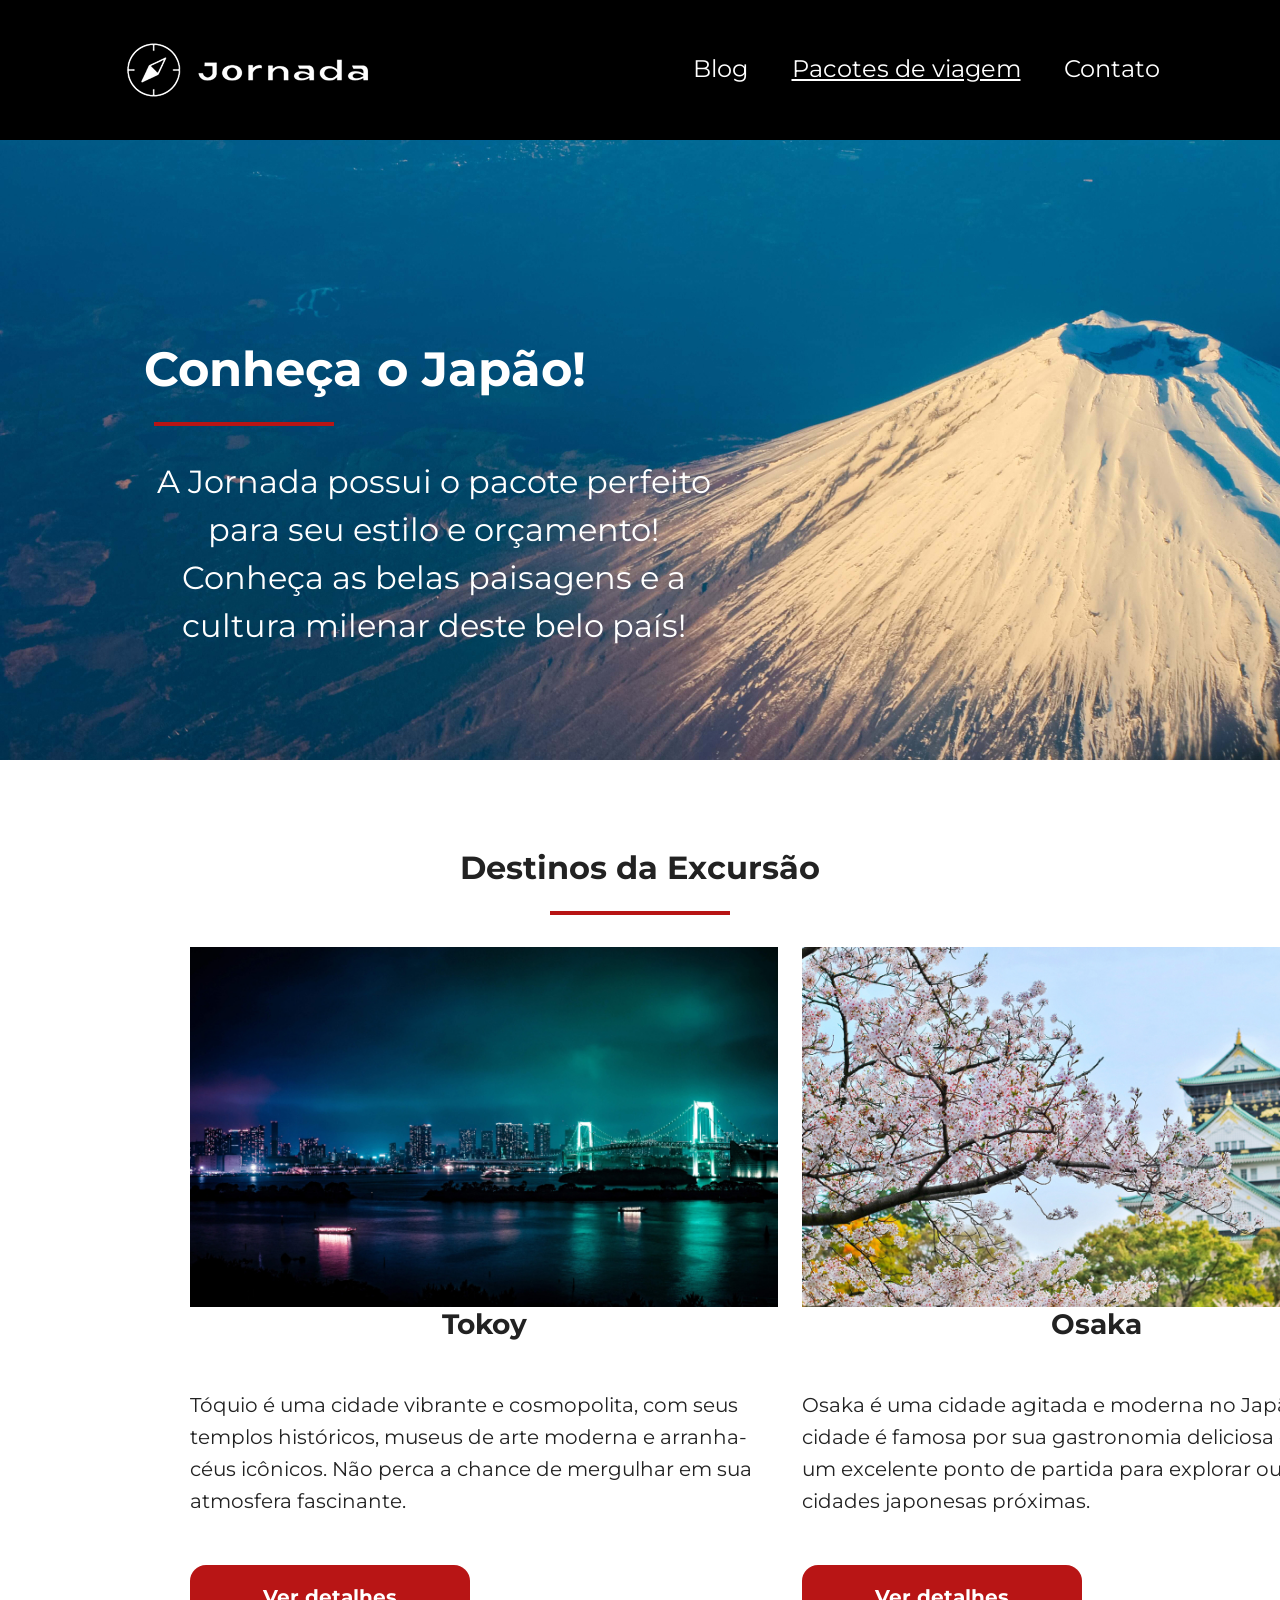
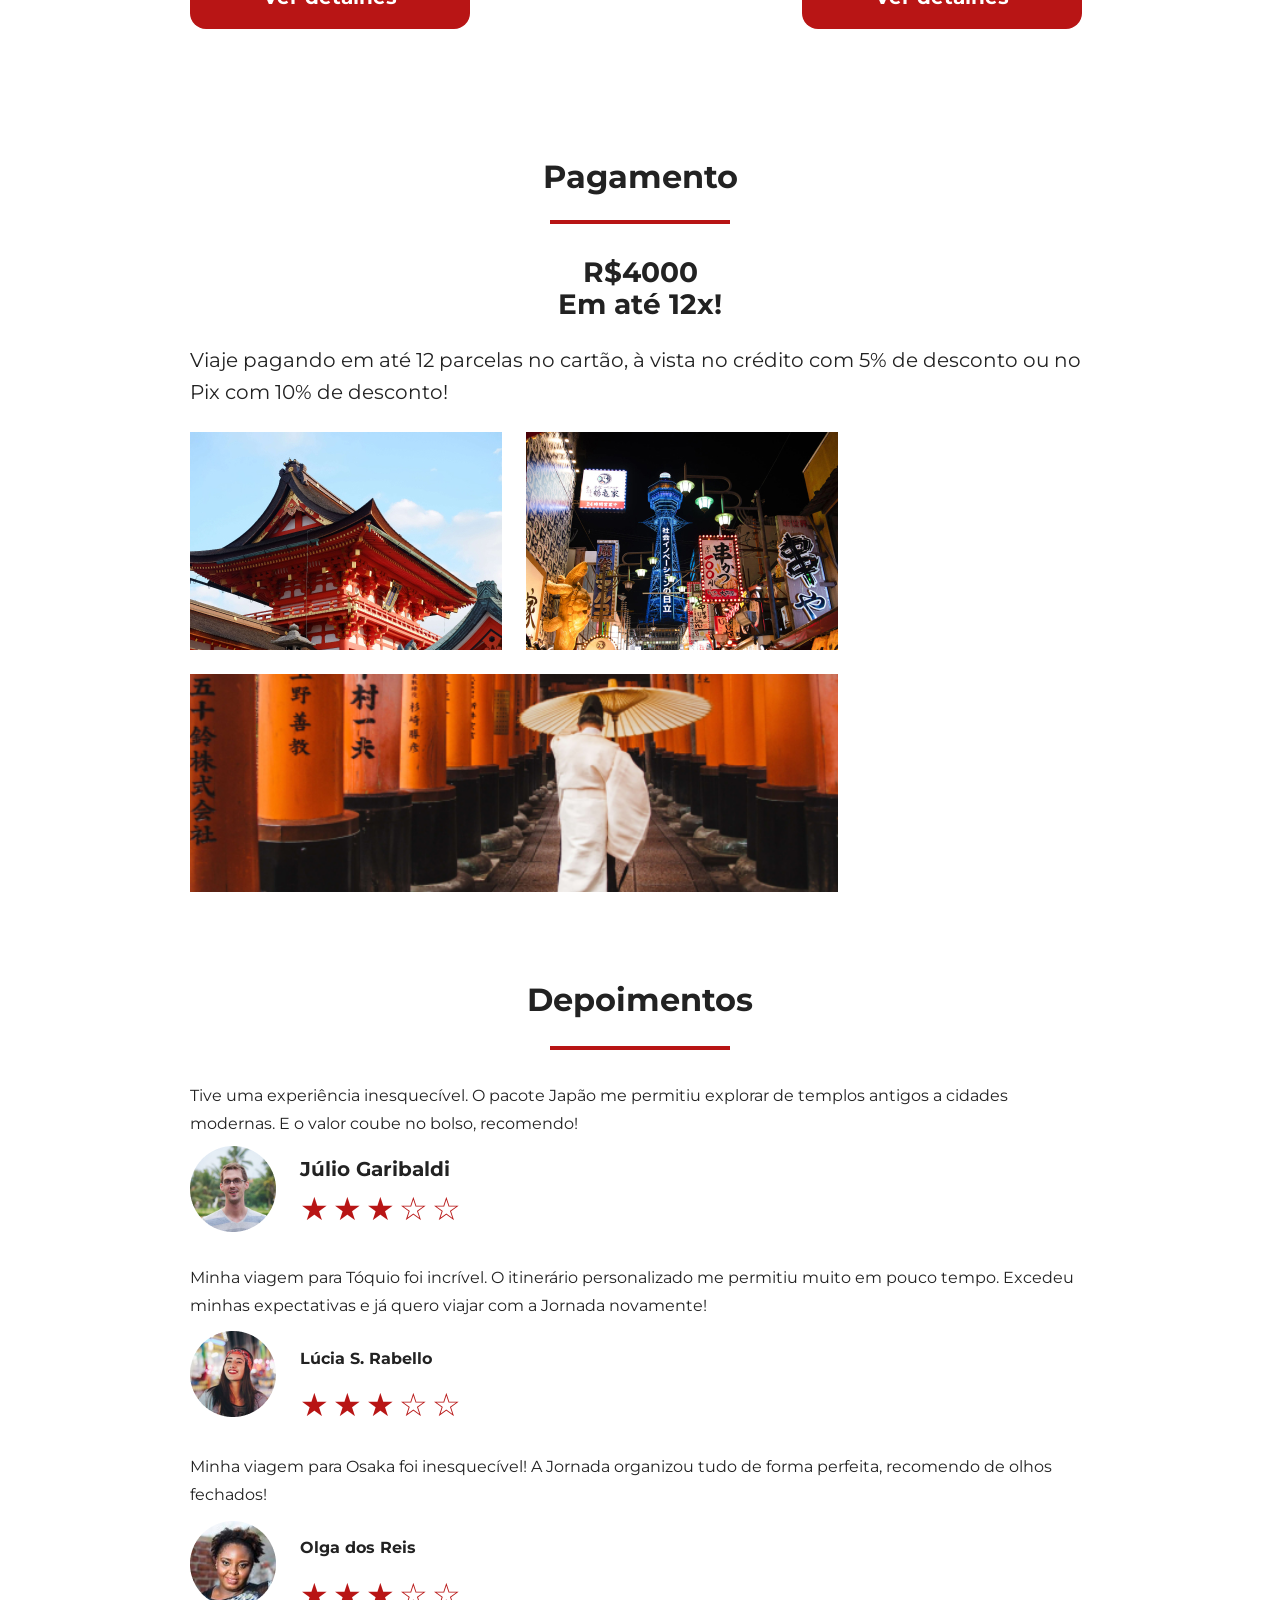
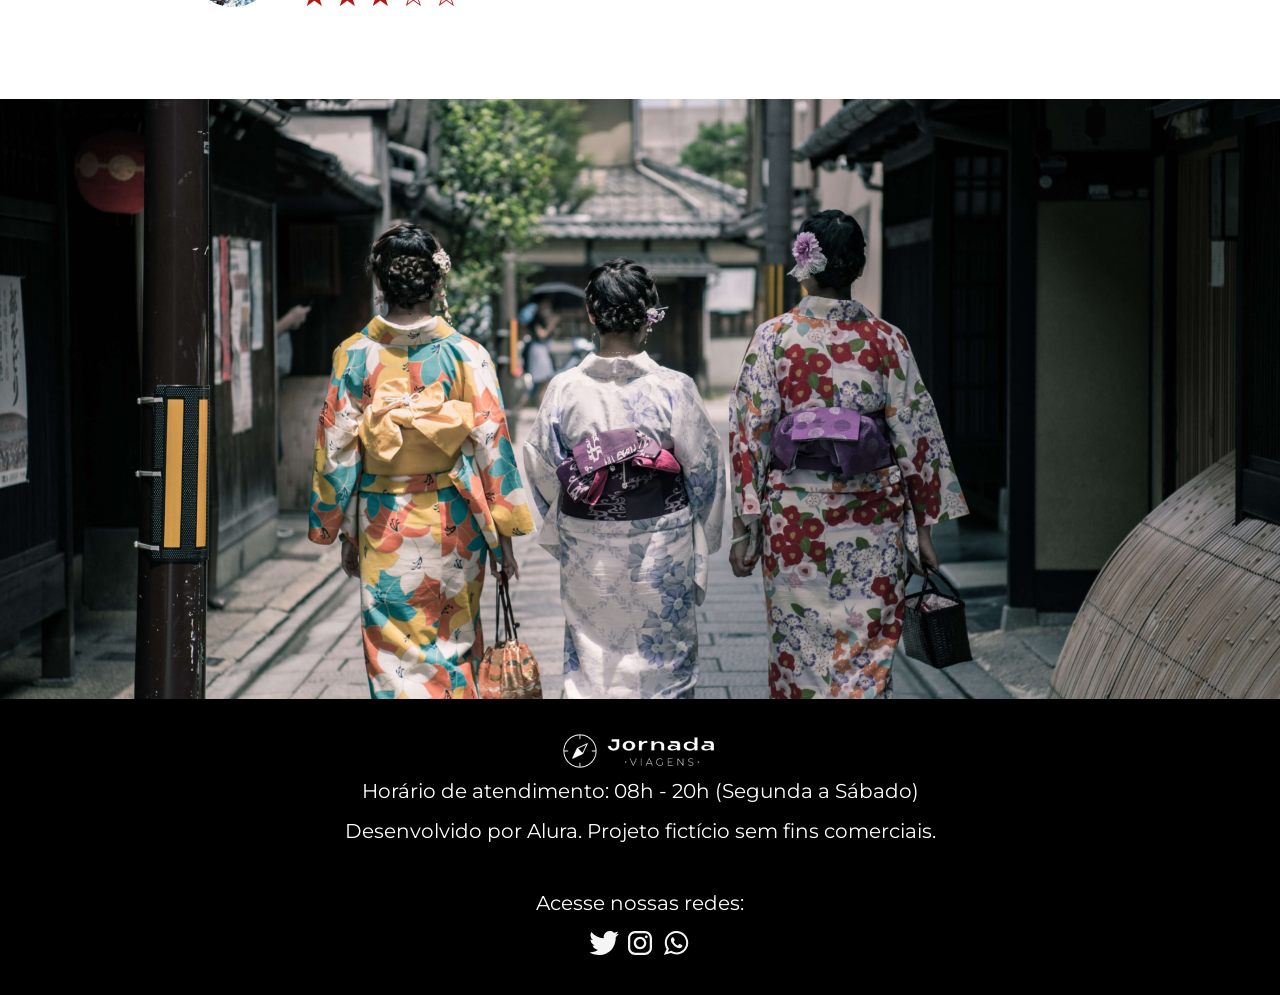
==== commit a2956486: "Adicionando footer hero no pacotes em baixo" ====
--- a/pacotes.html
+++ b/pacotes.html
@@ -201,7 +201,36 @@
         </article>
       </div>
     </section>
-    
+
+    <section class="bottom-hero">
+      <div class="hero-img-pack"></div>
+    </section>
   </main>
+
+
+
+  <footer class="main-footer">
+    <div class="footer-content">
+      <img src="img/logo-branco-footer.png" alt="logo completa Jornada Viagens" />
+      <p>Horário de atendimento: 08h - 20h (Segunda a Sábado)</p>
+      <p>Desenvolvido por Alura. Projeto fictício sem fins comerciais.</p>
+    </div>
+
+    <div class="footer-social">
+      <p>Acesse nossas redes:</p>
+      <a href="#" target="_blank" title="Acesse o Twitter do Jornada Viagens">
+        <img src="/img/icone-twiter.svg" alt="icone do Twiter na cor branca" />
+      </a>
+      <a href="#" target="_blank" title="Acesse o Instagram do Jornada Viagens">
+        <img src="/img/icone-instragam.svg" alt="icone do Instagram na cor branca" />
+      </a>
+      <a href="#" target="_blank" title="Entre em contato via Whatsapp">
+        <img src="img/icone-whatsapp.svg" alt="icone do Whatsapp na cor branca" />
+      </a>
+    </div>
+  </footer>
+
+
+
   </body>
 </html>
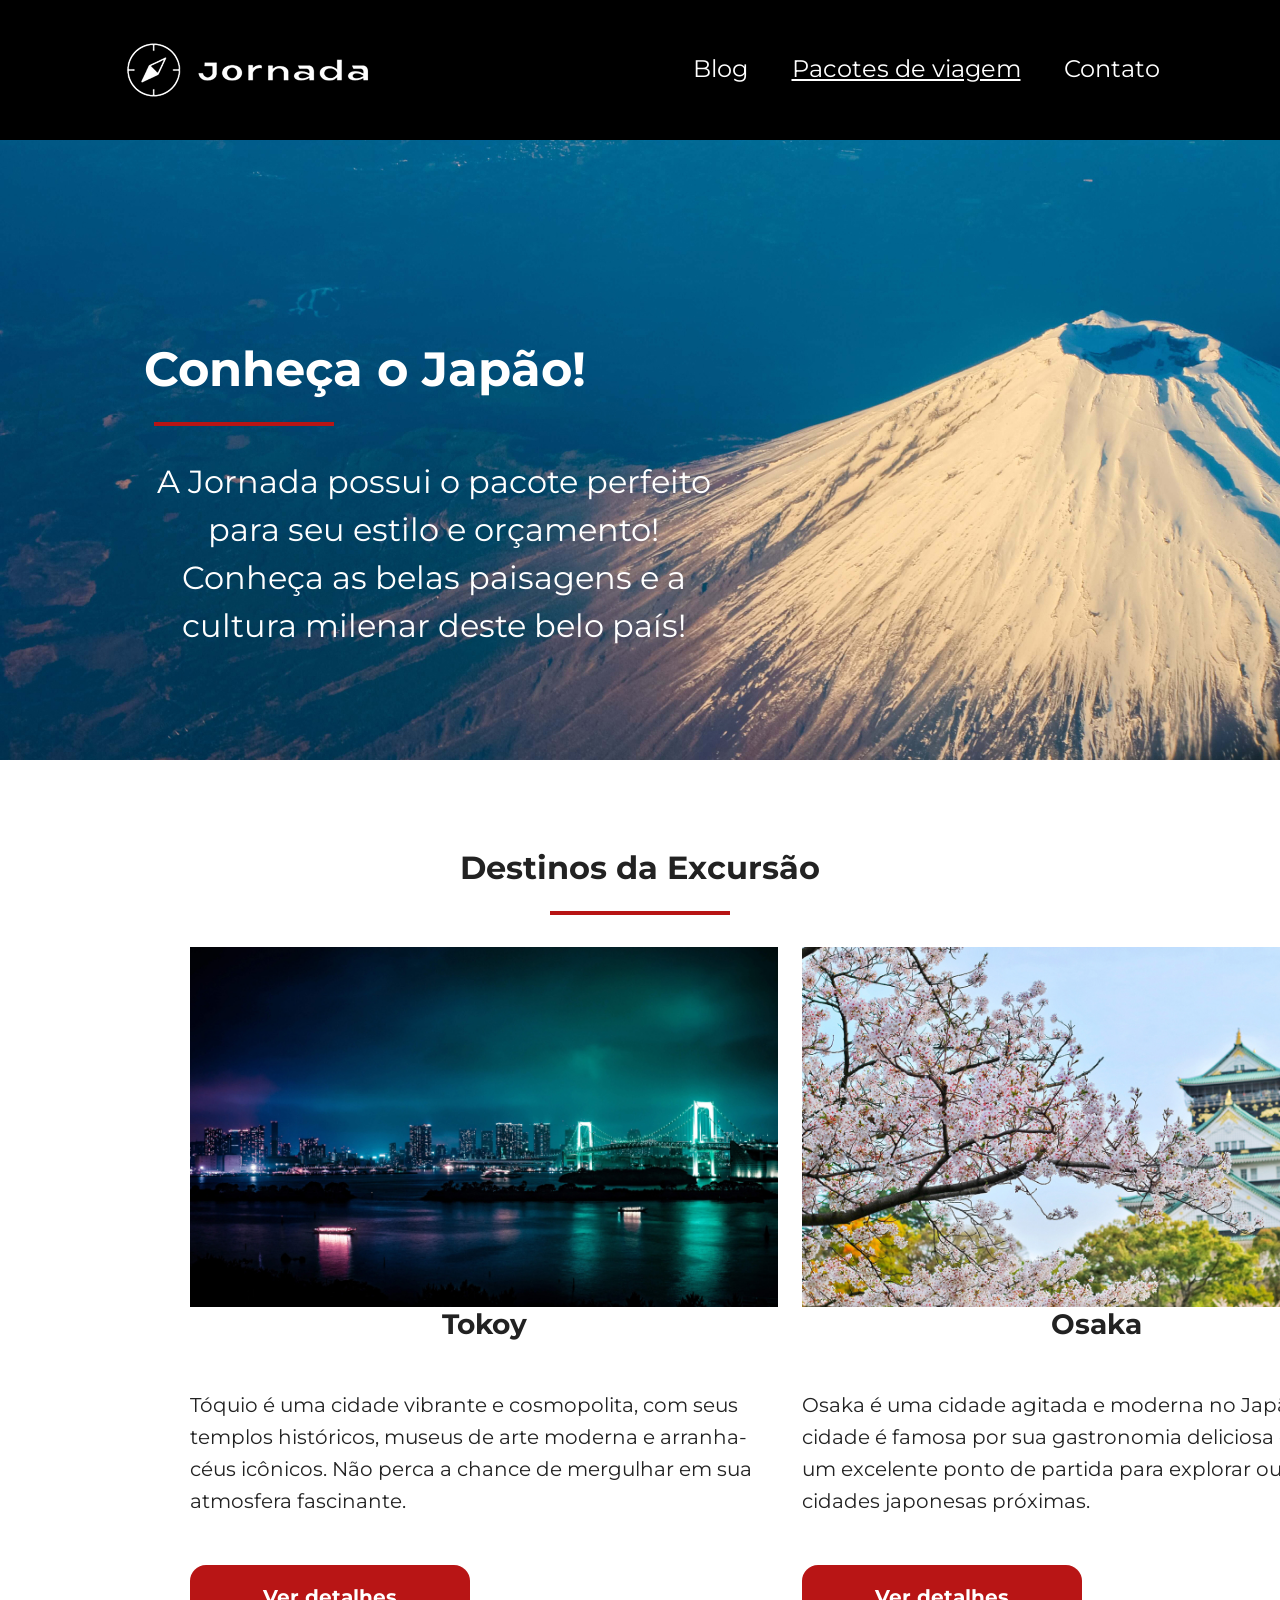
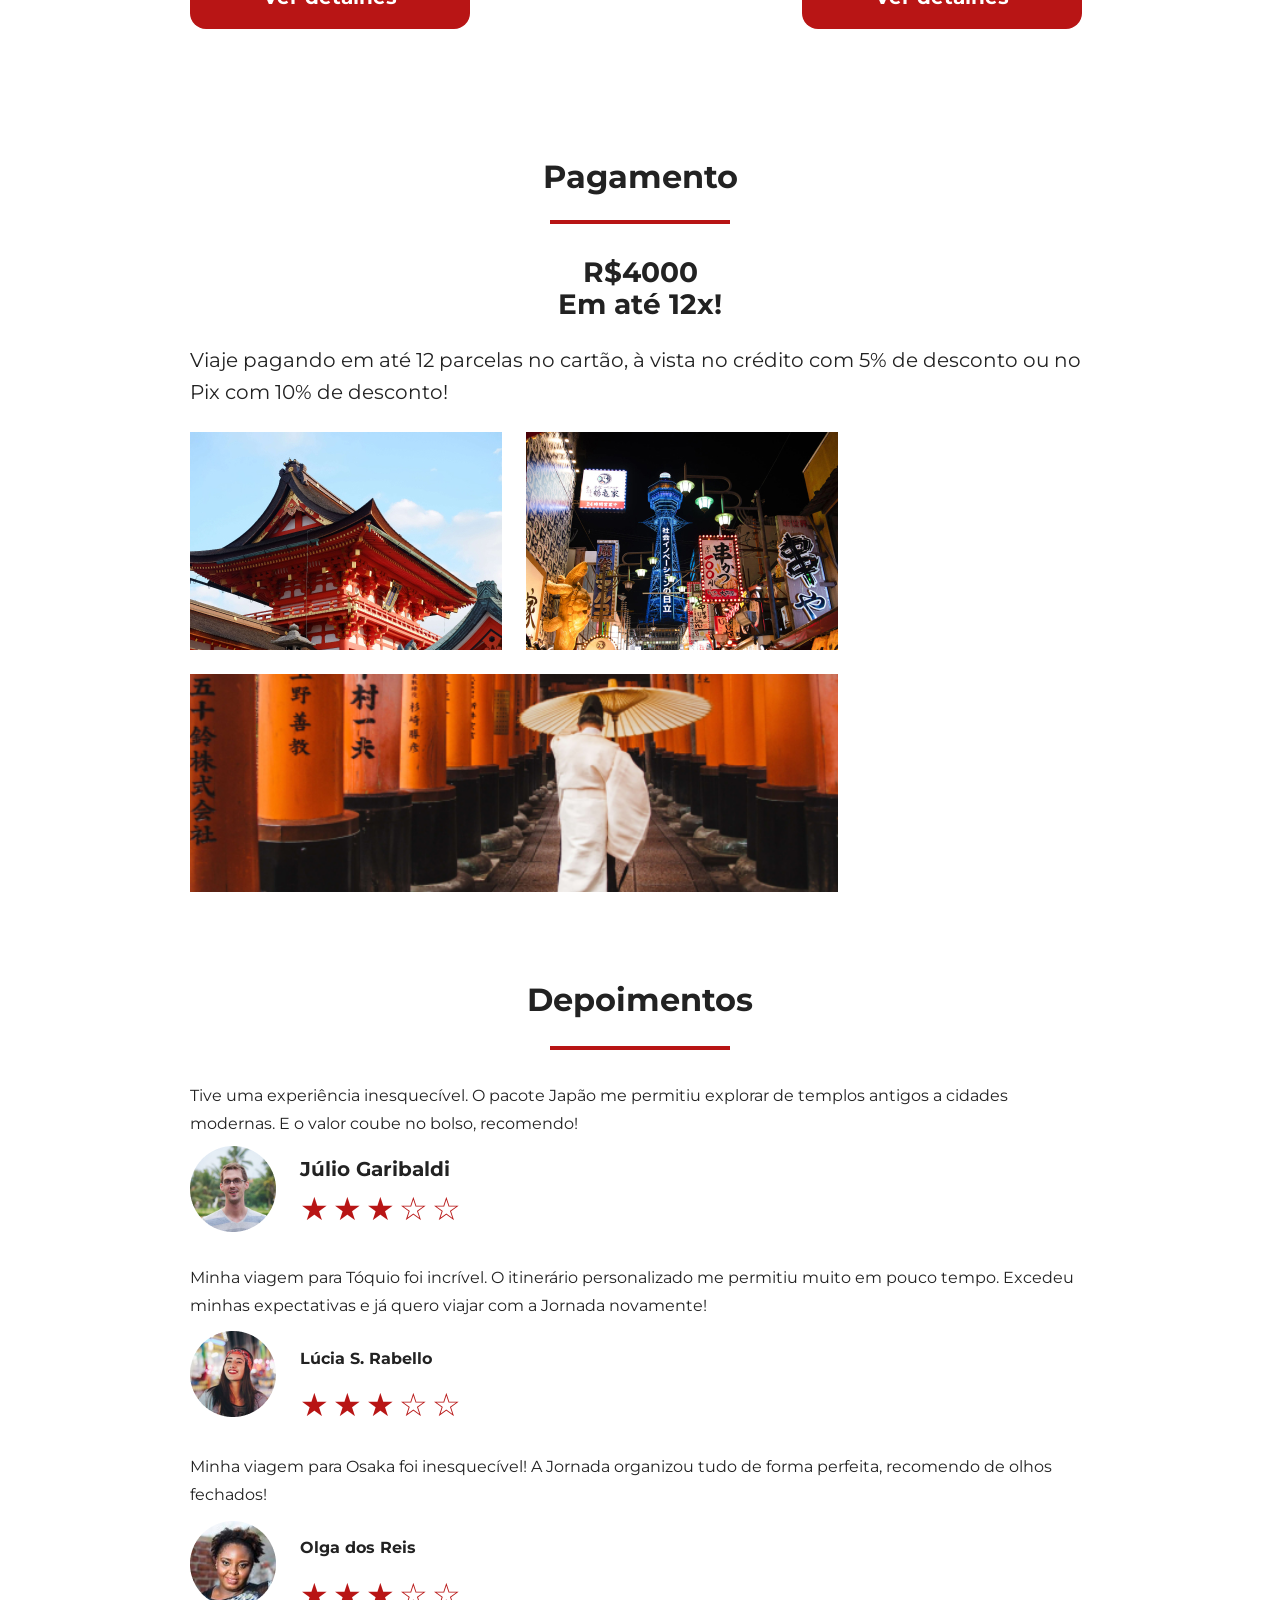
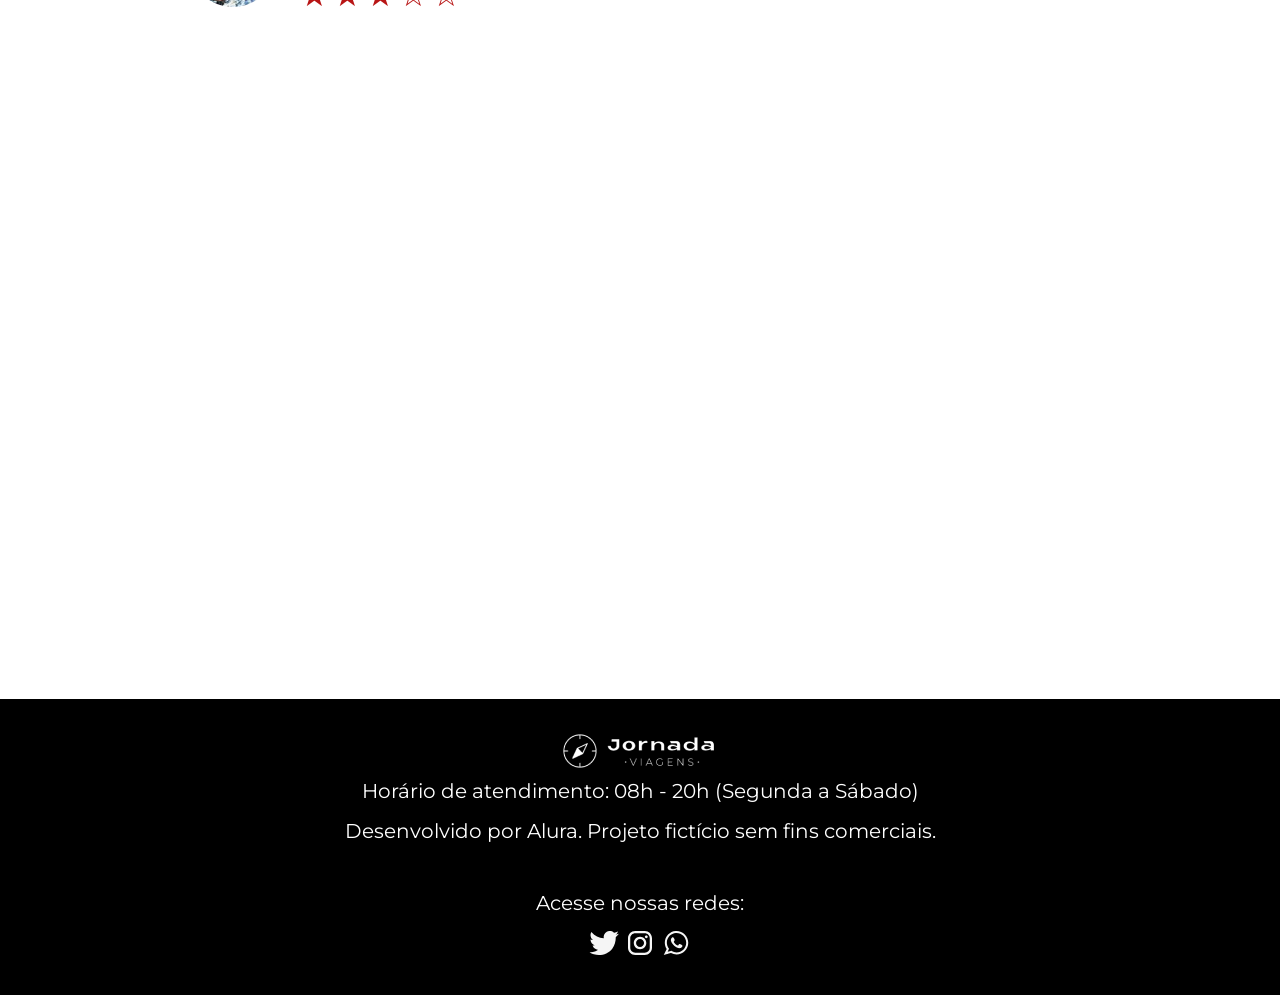
==== commit 7e235b4f: "Adicionando as images em pasta" ====
--- a/pacotes.html
+++ b/pacotes.html
@@ -9,46 +9,46 @@
   <body>
   
 
-      <header class="main-header">
-        <a class="logo" href="index.html" title="voltar para a página inicial">
-          <img
-            class="img-mobile"
-            src="img/bussola-jornada-branca.png"
-            alt="Bussola do logo Jornada Viagens na cor branco"
-          />
-          <img
-            class="img-desktop"
-            src="img/bussola-texto-jornada-branco.png"
-            alt="Logo Jornada Viagens na cor branco"
-          />
-        </a>
-        <div class="navigation-menu">
-          <label for="menu">
-            <img src="img/menu.png" alt="menu" />
-          </label>
-          <input type="checkbox" name="" id="menu" hidden />
-          <nav>
-            <ul class="list-link">
-              <li>
-                <a href="blog.html" target="_blank" title="Acessar Blog">Blog</a>
-              </li>
-              <li class="select-page">
-                <a 
-                  href="pacotes.html"
-                  target="_blank"
-                  title="Acessar Pacotes de viagem"
-                  >Pacotes de viagem</a
-                >
-              </li>
-              <li>
-                <a href="contato.html" target="_blank" title="Acessar Contato"
-                  >Contato</a
-                >
-              </li>
-            </ul>
-          </nav>
-        </div>
-      </header>
+  <header class="main-header">
+    <a class="logo" href="index.html" title="voltar para a página inicial">
+      <img
+        class="img-mobile"
+        src="img/bussola-jornada-branca.png"
+        alt="Bussola do logo Jornada Viagens na cor branco"
+      />
+      <img
+        class="img-desktop"
+        src="img/bussola-texto-jornada-branco.png"
+        alt="Logo Jornada Viagens na cor branco"
+      />
+    </a>
+    <div class="navigation-menu">
+      <label for="menu">
+        <img src="img/menu.png" alt="menu" />
+      </label>
+      <input type="checkbox" name="" id="menu" hidden />
+      <nav>
+        <ul class="list-link">
+          <li>
+            <a href="blog.html" target="_blank" title="Acessar Blog">Blog</a>
+          </li>
+          <li class="select-page">
+            <a 
+              href="pacotes.html"
+              target="_blank"
+              title="Acessar Pacotes de viagem"
+              >Pacotes de viagem</a
+            >
+          </li>
+          <li>
+            <a href="contato.html" target="_blank" title="Acessar Contato"
+              >Contato</a
+            >
+          </li>
+        </ul>
+      </nav>
+    </div>
+  </header>
 
   <main>
     <section class="hero">
--- a/css/style.css
+++ b/css/style.css
@@ -7,5 +7,3 @@
 @import url(payments.css);
 @import url(testimonials.css);
 @import url(footer.css);
-@import url(hero-pack.css);
-@import url(payments-pack.css);
